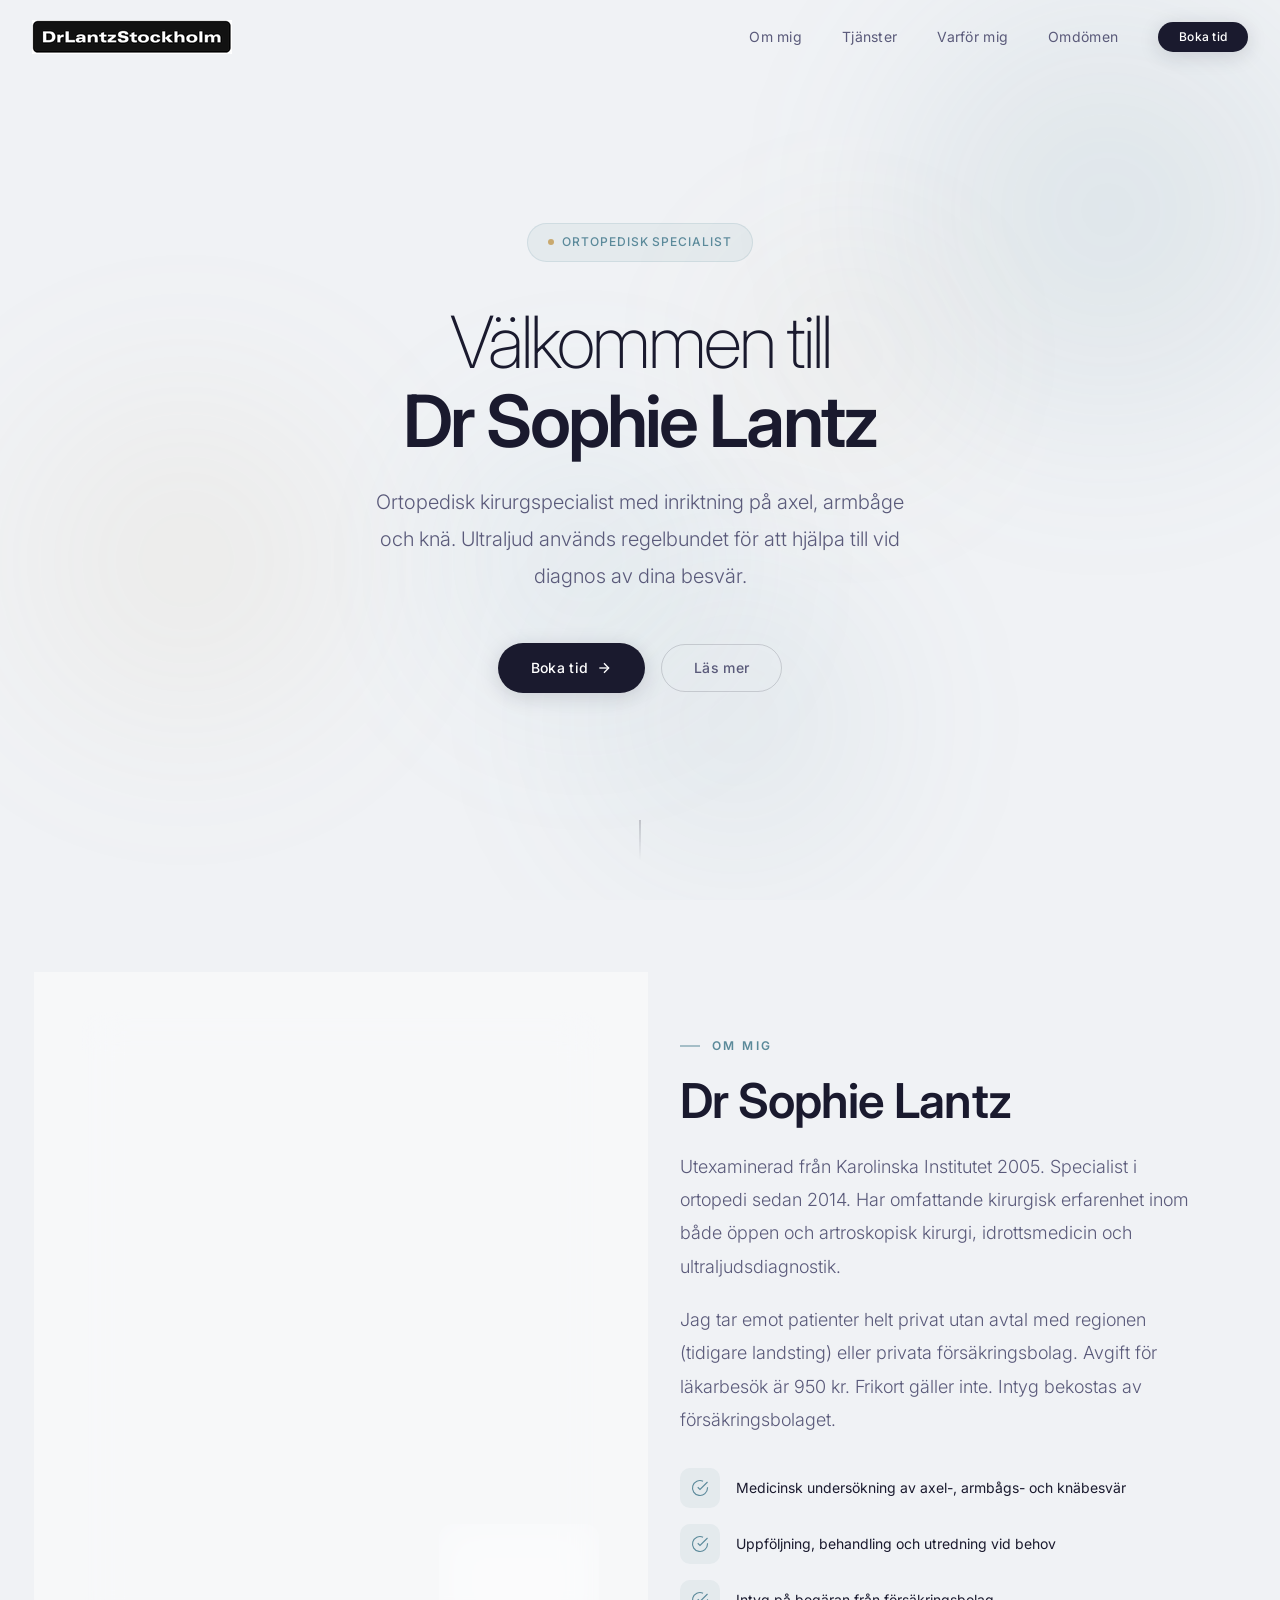
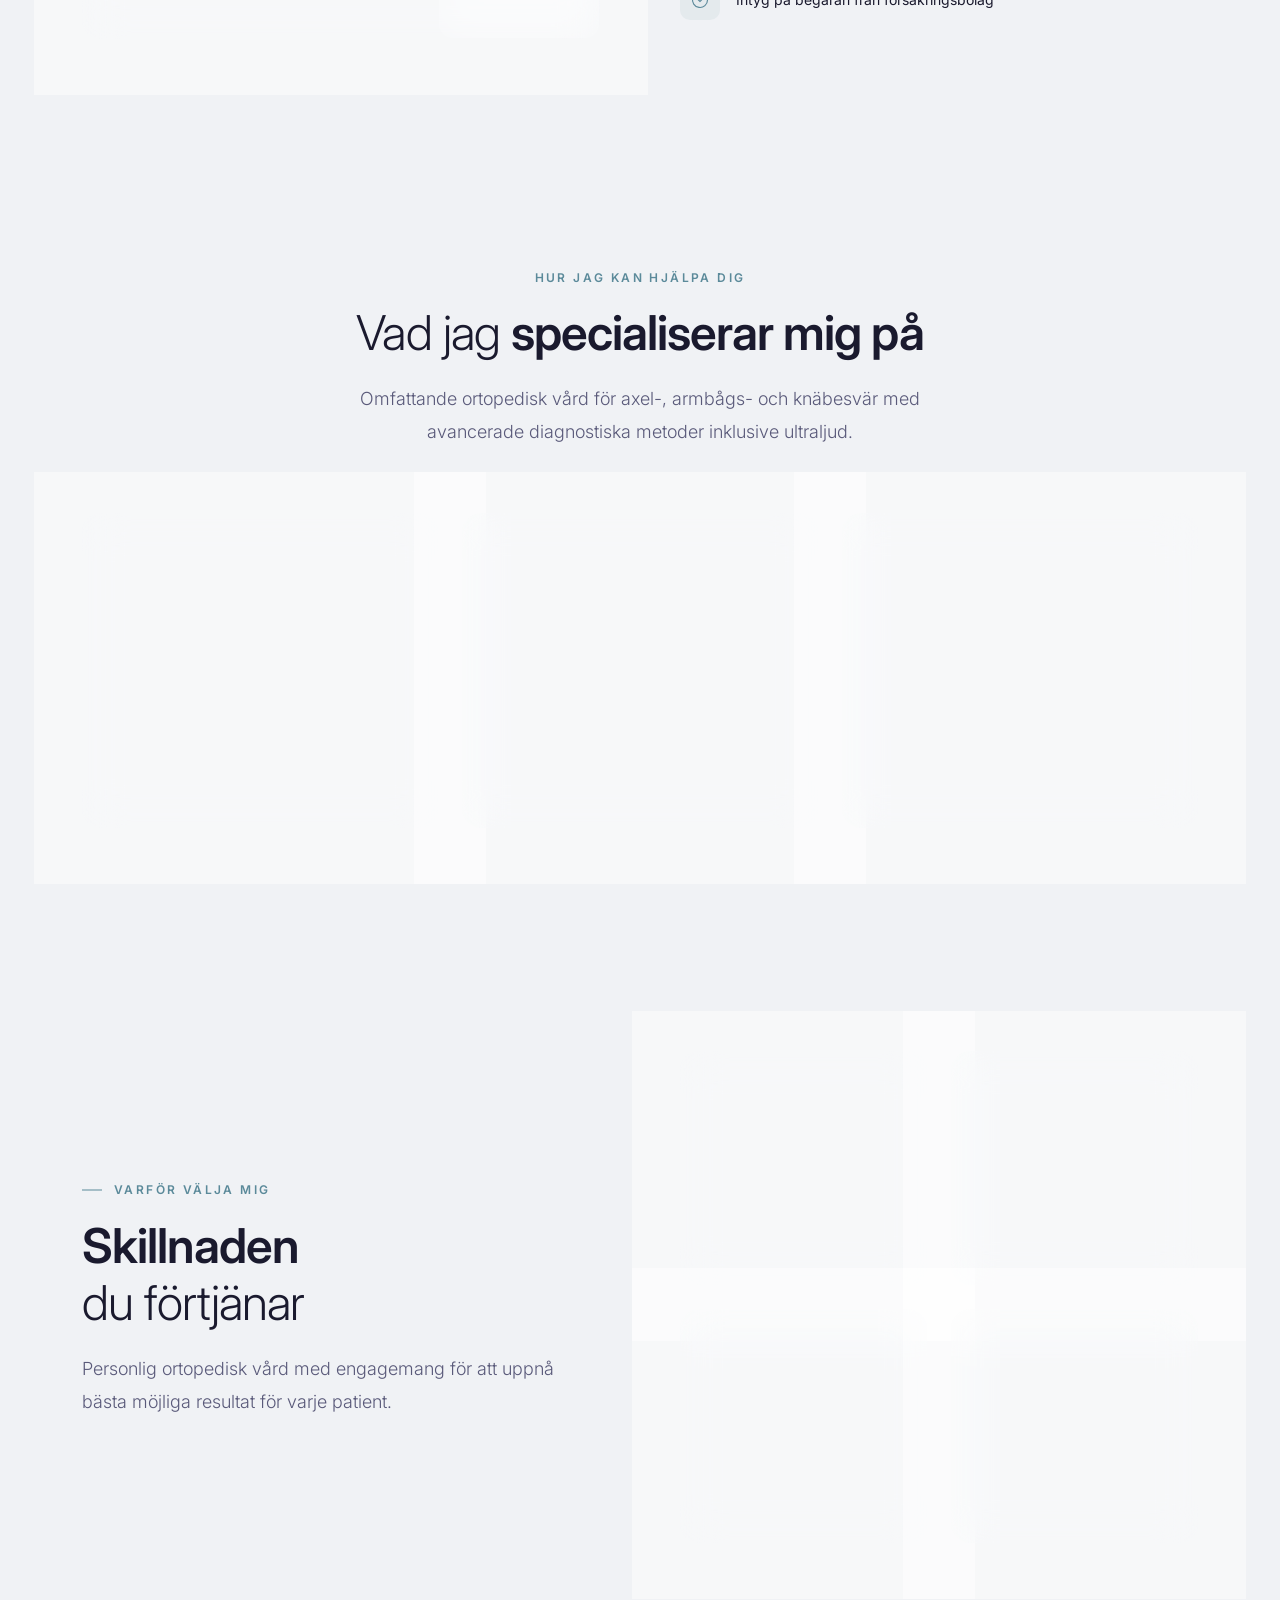
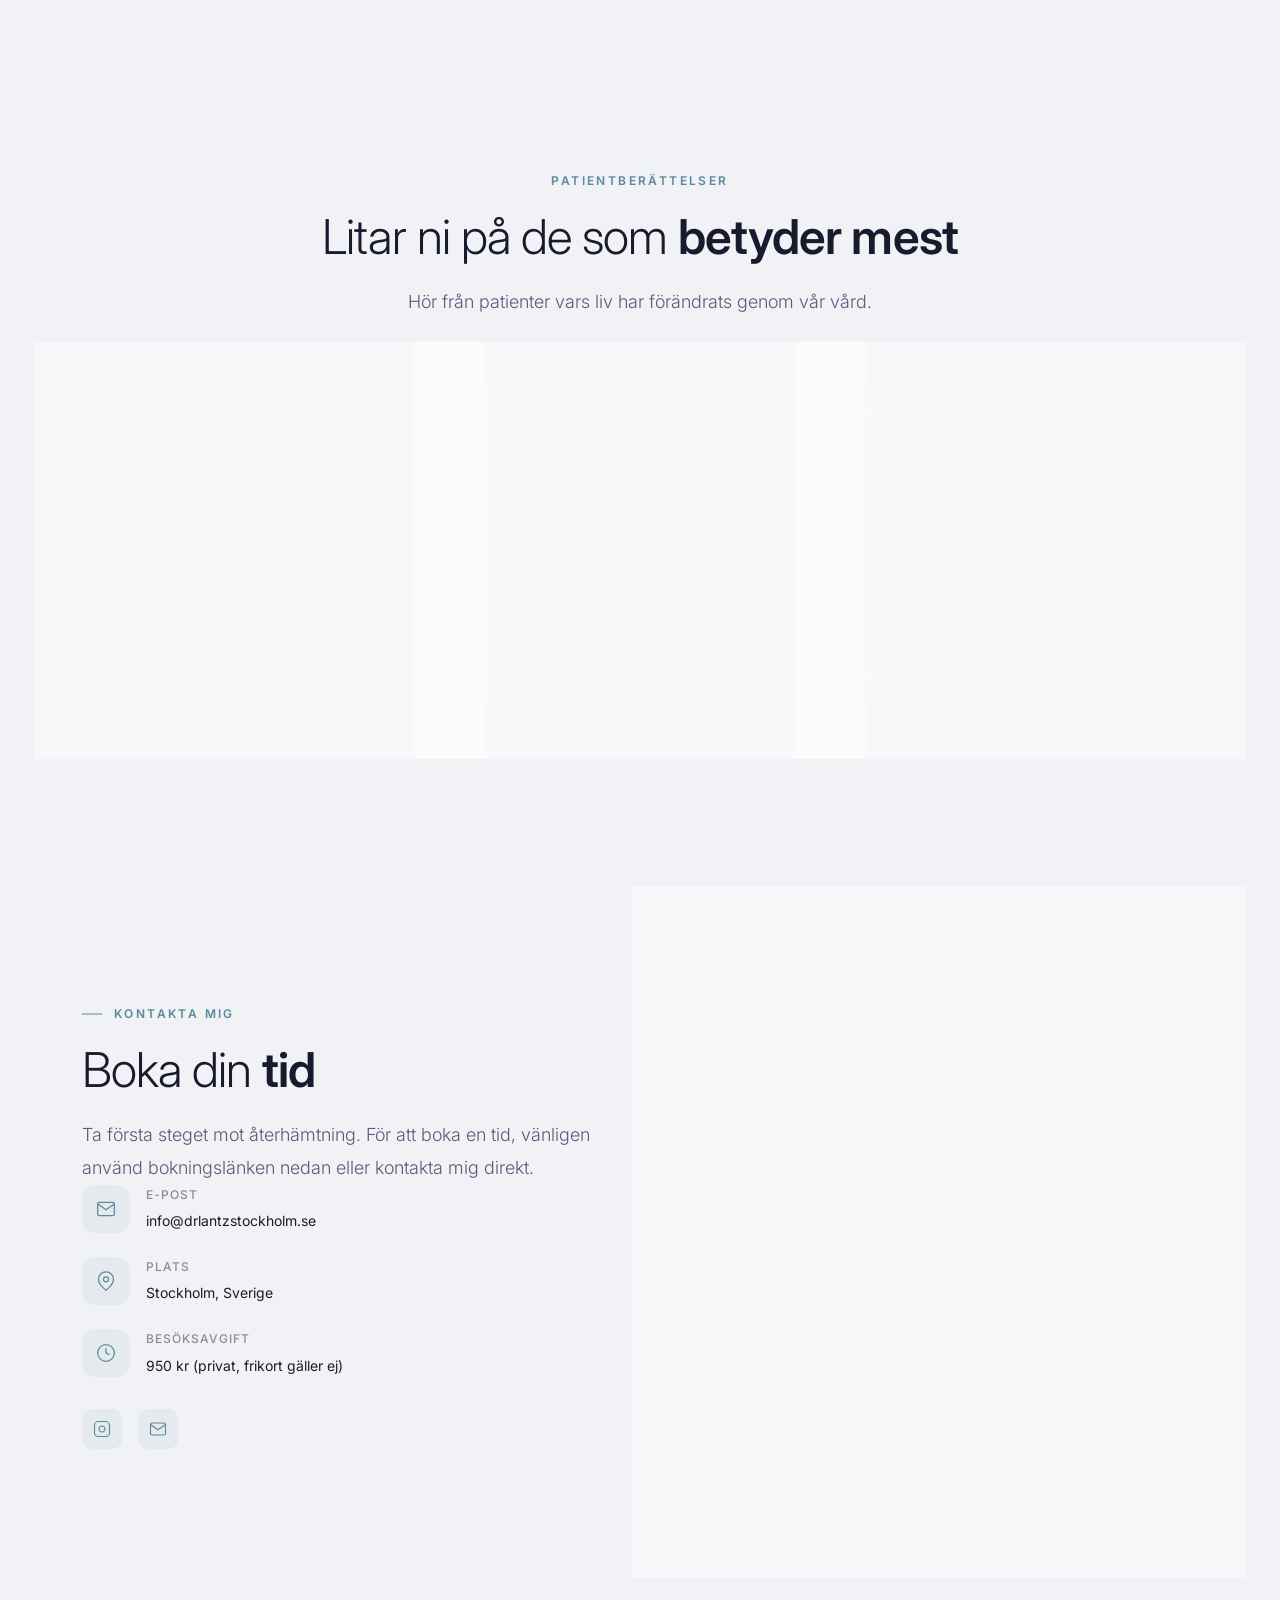
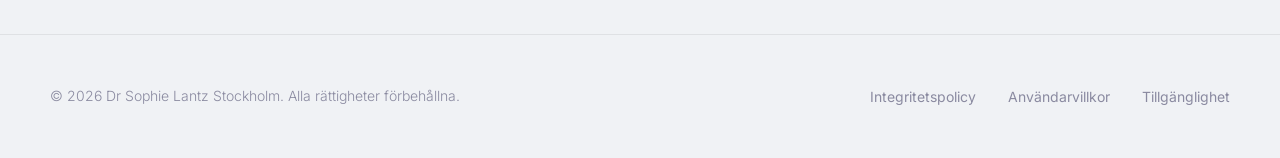
==== index.html @ 1be45cd3 "Add Klar Clinic design system Standalone tokens-first style.css, living style guide, and the clinic " ====
<!DOCTYPE html>
<html lang="sv">
<head>
  <meta charset="UTF-8">
  <meta name="viewport" content="width=device-width, initial-scale=1.0">
  <title>Dr Sophie Lantz Stockholm — Ortopedisk specialist</title>
  <link rel="stylesheet" href="/style.css">
</head>
<body>

  <!-- Ambient Background -->
  <div class="ambient" aria-hidden="true">
    <div class="ambient__shape ambient__shape--1"></div>
    <div class="ambient__shape ambient__shape--2"></div>
    <div class="ambient__shape ambient__shape--3"></div>
    <div class="ambient__shape ambient__shape--4"></div>
    <div class="ambient__shape ambient__shape--5"></div>
  </div>

  <!-- Navigation -->
  <nav class="site-header" id="elaraNav">
    <div class="site-header__inner">
      <a href="#" class="brand">
        <img src="images/logo-drlantzstockholm.png" alt="Dr Lantz Stockholm">
      </a>
      <ul class="nav">
        <li><a href="#about" class="nav-link">Om mig</a></li>
        <li><a href="#services" class="nav-link">Tjänster</a></li>
        <li><a href="#why" class="nav-link">Varför mig</a></li>
        <li><a href="#testimonials" class="nav-link">Omdömen</a></li>
        <li><a href="#contact" class="btn btn-primary btn-sm">Boka tid</a></li>
      </ul>
      <button class="nav-toggle" id="elaraMobileToggle" aria-label="Öppna meny">
        <span></span>
        <span></span>
        <span></span>
      </button>
    </div>
  </nav>

  <!-- Mobile Menu -->
  <div class="mobile-menu" id="elaraMobileMenu">
    <a href="#about" class="mobile-menu__link" data-mobile-link="">Om mig</a>
    <a href="#services" class="mobile-menu__link" data-mobile-link="">Tjänster</a>
    <a href="#why" class="mobile-menu__link" data-mobile-link="">Varför mig</a>
    <a href="#testimonials" class="mobile-menu__link" data-mobile-link="">Omdömen</a>
    <a href="#contact" class="mobile-menu__link" data-mobile-link="">Boka tid</a>
  </div>

  <!-- Hero -->
  <section class="hero" id="hero">
    <div class="hero__content">
      <div class="badge elara-fade-up">
        <span class="badge__dot"></span>
        Ortopedisk specialist
      </div>
      <h1 class="hero__title elara-fade-up elara-fade-up--d1">
        Välkommen till<br><strong>Dr Sophie Lantz</strong>
      </h1>
      <p class="hero__lead elara-fade-up elara-fade-up--d2">
        Ortopedisk kirurgspecialist med inriktning på axel, armbåge och knä.
        Ultraljud används regelbundet för att hjälpa till vid diagnos av dina besvär.
      </p>
      <div class="hero__actions elara-fade-up elara-fade-up--d3">
        <a href="#contact" class="btn btn-primary">
          Boka tid
          <svg class="btn__arrow" width="16" height="16" viewBox="0 0 24 24" fill="none" stroke="currentColor" stroke-width="2">
            <line x1="5" y1="12" x2="19" y2="12"></line>
            <polyline points="12 5 19 12 12 19"></polyline>
          </svg>
        </a>
        <a href="#services" class="btn btn-outline">Läs mer</a>
      </div>
    </div>
    <div class="hero__scroll" aria-hidden="true">
      <div class="hero__scroll-line"></div>
    </div>
  </section>

  <!-- About -->
  <section class="section" id="about">
    <div class="container">
      <div class="split">
        <div class="elara-fade-up">
          <div class="media-frame glass">
            <div class="media-frame__inner">
              <img class="media-frame__img" src="images/sophie-bergerheim_orig.jpg" alt="Dr Sophie Lantz - Ortopedisk specialist">
            </div>
            <div class="stat-float">
              <div class="stat-float__number">19+</div>
              <div class="stat-float__label">Års erfarenhet</div>
            </div>
          </div>
        </div>
        <div>
          <span class="eyebrow elara-fade-up">Om mig</span>
          <h2 class="section-title elara-fade-up elara-fade-up--d1">
            <strong>Dr Sophie Lantz</strong>
          </h2>
          <p class="prose elara-fade-up elara-fade-up--d2">
            Utexaminerad från Karolinska Institutet 2005. Specialist i ortopedi sedan 2014.
            Har omfattande kirurgisk erfarenhet inom både öppen och artroskopisk kirurgi,
            idrottsmedicin och ultraljudsdiagnostik.
          </p>
          <p class="prose elara-fade-up elara-fade-up--d3">
            Jag tar emot patienter helt privat utan avtal med regionen (tidigare landsting)
            eller privata försäkringsbolag. Avgift för läkarbesök är 950 kr.
            Frikort gäller inte. Intyg bekostas av försäkringsbolaget.
          </p>
          <ul class="check-list elara-fade-up elara-fade-up--d4">
            <li class="check-list__item">
              <span class="icon-box icon-box--sm">
                <svg viewBox="0 0 24 24">
                  <path d="M22 11.08V12a10 10 0 1 1-5.93-9.14"></path>
                  <polyline points="22 4 12 14.01 9 11.01"></polyline>
                </svg>
              </span>
              <span>Medicinsk undersökning av axel-, armbågs- och knäbesvär</span>
            </li>
            <li class="check-list__item">
              <span class="icon-box icon-box--sm">
                <svg viewBox="0 0 24 24">
                  <path d="M22 11.08V12a10 10 0 1 1-5.93-9.14"></path>
                  <polyline points="22 4 12 14.01 9 11.01"></polyline>
                </svg>
              </span>
              <span>Uppföljning, behandling och utredning vid behov</span>
            </li>
            <li class="check-list__item">
              <span class="icon-box icon-box--sm">
                <svg viewBox="0 0 24 24">
                  <path d="M22 11.08V12a10 10 0 1 1-5.93-9.14"></path>
                  <polyline points="22 4 12 14.01 9 11.01"></polyline>
                </svg>
              </span>
              <span>Intyg på begäran från försäkringsbolag</span>
            </li>
          </ul>
        </div>
      </div>
    </div>
  </section>

  <!-- Services -->
  <section class="section" id="services">
    <div class="container">
      <div class="section-head">
        <span class="eyebrow elara-fade-up">Hur jag kan hjälpa dig</span>
        <h2 class="section-title elara-fade-up elara-fade-up--d1">
          Vad jag <strong>specialiserar mig på</strong>
        </h2>
        <p class="section-subtitle elara-fade-up elara-fade-up--d2">
          Omfattande ortopedisk vård för axel-, armbågs- och knäbesvär
          med avancerade diagnostiska metoder inklusive ultraljud.
        </p>
      </div>
      <div class="grid-3">
        <!-- Shoulder -->
        <article class="card card--feature card--interactive elara-fade-up elara-fade-up--d1">
          <div class="icon-box">
            <svg viewBox="0 0 24 24">
              <circle cx="12" cy="5" r="3"></circle>
              <path d="M12 8v4"></path>
              <path d="M5 11c0-1 1.5-3 7-3s7 2 7 3"></path>
              <path d="M5 11v2c0 1 0 3 2 4"></path>
              <path d="M19 11v2c0 1 0 3-2 4"></path>
            </svg>
          </div>
          <h3 class="card__title">Axel</h3>
          <p class="card__body">
            Medicinsk undersökning av axelbesvär inklusive ultraljudsdiagnostik.
            Behandling, uppföljning och utredning vid behov.
          </p>
          <a href="#contact" class="card__link">
            Läs mer
            <svg viewBox="0 0 24 24">
              <line x1="5" y1="12" x2="19" y2="12"></line>
              <polyline points="12 5 19 12 12 19"></polyline>
            </svg>
          </a>
        </article>

        <!-- Elbow -->
        <article class="card card--feature card--interactive elara-fade-up elara-fade-up--d2">
          <div class="icon-box">
            <svg viewBox="0 0 24 24">
              <path d="M18 11V6a2 2 0 0 0-4 0"></path>
              <path d="M14 10V4a2 2 0 0 0-4 0v2"></path>
              <path d="M10 10.5V6a2 2 0 0 0-4 0v8"></path>
              <path d="M18 8a2 2 0 1 1 4 0v6a8 8 0 0 1-8 8h-2c-2.8 0-4.5-.9-5.7-2.4"></path>
              <path d="M6 14l-1.5-1.5a2 2 0 0 0-3 0 2 2 0 0 0 0 3L6 20"></path>
            </svg>
          </div>
          <h3 class="card__title">Armbåge</h3>
          <p class="card__body">
            Bedömning och behandling av armbågsbesvär. Både öppen och artroskopisk kirurgi
            för omfattande vård.
          </p>
          <a href="#contact" class="card__link">
            Läs mer
            <svg viewBox="0 0 24 24">
              <line x1="5" y1="12" x2="19" y2="12"></line>
              <polyline points="12 5 19 12 12 19"></polyline>
            </svg>
          </a>
        </article>

        <!-- Knee -->
        <article class="card card--feature card--interactive elara-fade-up elara-fade-up--d3">
          <div class="icon-box">
            <svg viewBox="0 0 24 24">
              <path d="M13 2L3 14h9l-1 8 10-12h-9l1-8z"></path>
            </svg>
          </div>
          <h3 class="card__title">Knä</h3>
          <p class="card__body">
            Diagnos och behandling av knäbesvär. Ultraljudsundersökning
            och expertis inom idrottsmedicin.
          </p>
          <a href="#contact" class="card__link">
            Läs mer
            <svg viewBox="0 0 24 24">
              <line x1="5" y1="12" x2="19" y2="12"></line>
              <polyline points="12 5 19 12 12 19"></polyline>
            </svg>
          </a>
        </article>
      </div>
    </div>
  </section>

  <!-- Why Choose Us -->
  <section class="section" id="why">
    <div class="container">
      <div class="split">
        <div>
          <span class="eyebrow elara-fade-up">Varför välja mig</span>
          <h2 class="section-title elara-fade-up elara-fade-up--d1">
            <strong>Skillnaden</strong><br>du förtjänar
          </h2>
          <p class="section-subtitle elara-fade-up elara-fade-up--d2">
            Personlig ortopedisk vård med engagemang för att uppnå bästa möjliga
            resultat för varje patient.
          </p>
        </div>
        <div class="grid-2">
          <article class="card card--number card--interactive elara-fade-up elara-fade-up--d1">
            <div class="card__number">01</div>
            <h3 class="card__title">Karolinska-utbildad</h3>
            <p class="card__body">
              Ut-examinerad från Sveriges mest prestigefyllda medicinska universitet med omfattande kirurgisk träning.
            </p>
          </article>
          <article class="card card--number card--interactive elara-fade-up elara-fade-up--d2">
            <div class="card__number">02</div>
            <h3 class="card__title">Ultraljudsdiagnostik</h3>
            <p class="card__body">
              Regelbundet användande av ultraljud för att exakt diagnosticera dina besvär och vägleda behandling.
            </p>
          </article>
          <article class="card card--number card--interactive elara-fade-up elara-fade-up--d3">
            <div class="card__number">03</div>
            <h3 class="card__title">Idrottsmedicin</h3>
            <p class="card__body">
              Specialiserad erfarenhet av idrottsskador och idrottsbesvär för alla åldrar.
            </p>
          </article>
          <article class="card card--number card--interactive elara-fade-up elara-fade-up--d4">
            <div class="card__number">04</div>
            <h3 class="card__title">Privat vård</h3>
            <p class="card__body">
              Inga väntetider, inga försäkringsbegränsningar. Direkt tillgång till specialistvård när du behöver det.
            </p>
          </article>
        </div>
      </div>
    </div>
  </section>

  <!-- Testimonials -->
  <section class="section" id="testimonials">
    <div class="container">
      <div class="section-head">
        <span class="eyebrow elara-fade-up">Patientberättelser</span>
        <h2 class="section-title elara-fade-up elara-fade-up--d1">
          Litar ni på de som <strong>betyder mest</strong>
        </h2>
        <p class="section-subtitle elara-fade-up elara-fade-up--d2">
          Hör från patienter vars liv har förändrats genom vår vård.
        </p>
      </div>
      <div class="grid-3">
        <article class="card card--interactive elara-fade-up elara-fade-up--d1">
          <div class="stars">
            <svg class="stars__star" viewBox="0 0 24 24"><polygon points="12 2 15.09 8.26 22 9.27 17 14.14 18.18 21.02 12 17.77 5.82 21.02 7 14.14 2 9.27 8.91 8.26 12 2"></polygon></svg>
            <svg class="stars__star" viewBox="0 0 24 24"><polygon points="12 2 15.09 8.26 22 9.27 17 14.14 18.18 21.02 12 17.77 5.82 21.02 7 14.14 2 9.27 8.91 8.26 12 2"></polygon></svg>
            <svg class="stars__star" viewBox="0 0 24 24"><polygon points="12 2 15.09 8.26 22 9.27 17 14.14 18.18 21.02 12 17.77 5.82 21.02 7 14.14 2 9.27 8.91 8.26 12 2"></polygon></svg>
            <svg class="stars__star" viewBox="0 0 24 24"><polygon points="12 2 15.09 8.26 22 9.27 17 14.14 18.18 21.02 12 17.77 5.82 21.02 7 14.14 2 9.27 8.91 8.26 12 2"></polygon></svg>
            <svg class="stars__star" viewBox="0 0 24 24"><polygon points="12 2 15.09 8.26 22 9.27 17 14.14 18.18 21.02 12 17.77 5.82 21.02 7 14.14 2 9.27 8.91 8.26 12 2"></polygon></svg>
          </div>
          <p class="testimonial__quote">
            "Efter år med axelbesvär fick Dr Lantz en tydlig diagnos och behandlingsplan.
            Vården var noggrann och personlig. Jag är tillbaka till mitt aktiva liv."
          </p>
          <div class="testimonial__author">
            <span class="avatar">AS</span>
            <div>
              <div class="testimonial__name">Anna Svensson</div>
              <div class="testimonial__role">Axelpatient</div>
            </div>
          </div>
        </article>

        <article class="card card--interactive elara-fade-up elara-fade-up--d2">
          <div class="stars">
            <svg class="stars__star" viewBox="0 0 24 24"><polygon points="12 2 15.09 8.26 22 9.27 17 14.14 18.18 21.02 12 17.77 5.82 21.02 7 14.14 2 9.27 8.91 8.26 12 2"></polygon></svg>
            <svg class="stars__star" viewBox="0 0 24 24"><polygon points="12 2 15.09 8.26 22 9.27 17 14.14 18.18 21.02 12 17.77 5.82 21.02 7 14.14 2 9.27 8.91 8.26 12 2"></polygon></svg>
            <svg class="stars__star" viewBox="0 0 24 24"><polygon points="12 2 15.09 8.26 22 9.27 17 14.14 18.18 21.02 12 17.77 5.82 21.02 7 14.14 2 9.27 8.91 8.26 12 2"></polygon></svg>
            <svg class="stars__star" viewBox="0 0 24 24"><polygon points="12 2 15.09 8.26 22 9.27 17 14.14 18.18 21.02 12 17.77 5.82 21.02 7 14.14 2 9.27 8.91 8.26 12 2"></polygon></svg>
            <svg class="stars__star" viewBox="0 0 24 24"><polygon points="12 2 15.09 8.26 22 9.27 17 14.14 18.18 21.02 12 17.77 5.82 21.02 7 14.14 2 9.27 8.91 8.26 12 2"></polygon></svg>
          </div>
          <p class="testimonial__quote">
            "Professionell och kunnig. Ultraljudsundersökningen gav omedelbara svar på mina knäproblem.
            Utmärkt uppföljningsvård och tydlig behandlingsplan."
          </p>
          <div class="testimonial__author">
            <span class="avatar">LM</span>
            <div>
              <div class="testimonial__name">Lars Magnusson</div>
              <div class="testimonial__role">Knäpatient</div>
            </div>
          </div>
        </article>

        <article class="card card--interactive elara-fade-up elara-fade-up--d3">
          <div class="stars">
            <svg class="stars__star" viewBox="0 0 24 24"><polygon points="12 2 15.09 8.26 22 9.27 17 14.14 18.18 21.02 12 17.77 5.82 21.02 7 14.14 2 9.27 8.91 8.26 12 2"></polygon></svg>
            <svg class="stars__star" viewBox="0 0 24 24"><polygon points="12 2 15.09 8.26 22 9.27 17 14.14 18.18 21.02 12 17.77 5.82 21.02 7 14.14 2 9.27 8.91 8.26 12 2"></polygon></svg>
            <svg class="stars__star" viewBox="0 0 24 24"><polygon points="12 2 15.09 8.26 22 9.27 17 14.14 18.18 21.02 12 17.77 5.82 21.02 7 14.14 2 9.27 8.91 8.26 12 2"></polygon></svg>
            <svg class="stars__star" viewBox="0 0 24 24"><polygon points="12 2 15.09 8.26 22 9.27 17 14.14 18.18 21.02 12 17.77 5.82 21.02 7 14.14 2 9.27 8.91 8.26 12 2"></polygon></svg>
            <svg class="stars__star" viewBox="0 0 24 24"><polygon points="12 2 15.09 8.26 22 9.27 17 14.14 18.18 21.02 12 17.77 5.82 21.02 7 14.14 2 9.27 8.91 8.26 12 2"></polygon></svg>
          </div>
          <p class="testimonial__quote">
            "Som idrottare behövde jag någon som förstod idrottsskador. Dr Lantz diagnosticerade
            mina armbågsbesvär snabbt och fick mig tillbaka till träningen tidigare än förväntat."
          </p>
          <div class="testimonial__author">
            <span class="avatar">EJ</span>
            <div>
              <div class="testimonial__name">Erik Johansson</div>
              <div class="testimonial__role">Idrottsskadepatient</div>
            </div>
          </div>
        </article>
      </div>
    </div>
  </section>

  <!-- Contact -->
  <section class="section" id="contact">
    <div class="container">
      <div class="split">
        <div>
          <span class="eyebrow elara-fade-up">Kontakta mig</span>
          <h2 class="section-title elara-fade-up elara-fade-up--d1">
            Boka din <strong>tid</strong>
          </h2>
          <p class="prose elara-fade-up elara-fade-up--d2">
            Ta första steget mot återhämtning. För att boka en tid,
            vänligen använd bokningslänken nedan eller kontakta mig direkt.
          </p>
          <div class="contact-list elara-fade-up elara-fade-up--d3">
            <div class="contact-method">
              <span class="icon-box icon-box--md">
                <svg viewBox="0 0 24 24">
                  <path d="M4 4h16c1.1 0 2 .9 2 2v12c0 1.1-.9 2-2 2H4c-1.1 0-2-.9-2-2V6c0-1.1.9-2 2-2z"></path>
                  <polyline points="22,6 12,13 2,6"></polyline>
                </svg>
              </span>
              <div>
                <div class="contact-method__label">E-post</div>
                <div class="contact-method__value">
                  <a href="mailto:info@drlantzstockholm.se">info@drlantzstockholm.se</a>
                </div>
              </div>
            </div>
            <div class="contact-method">
              <span class="icon-box icon-box--md">
                <svg viewBox="0 0 24 24">
                  <path d="M21 10c0 7-9 13-9 13s-9-6-9-13a9 9 0 0 1 18 0z"></path>
                  <circle cx="12" cy="10" r="3"></circle>
                </svg>
              </span>
              <div>
                <div class="contact-method__label">Plats</div>
                <div class="contact-method__value">
                  Stockholm, Sverige
                </div>
              </div>
            </div>
            <div class="contact-method">
              <span class="icon-box icon-box--md">
                <svg viewBox="0 0 24 24">
                  <circle cx="12" cy="12" r="10"></circle>
                  <polyline points="12 6 12 12 16 14"></polyline>
                </svg>
              </span>
              <div>
                <div class="contact-method__label">Besöksavgift</div>
                <div class="contact-method__value">
                  950 kr (privat, frikort gäller ej)
                </div>
              </div>
            </div>
          </div>
          <ul class="social-list elara-fade-up elara-fade-up--d4">
            <li>
              <a href="https://www.instagram.com/lantz_ortopedi/" target="_blank" class="social-link" title="Följ på Instagram">
                <svg viewBox="0 0 24 24">
                  <rect x="2" y="2" width="20" height="20" rx="5" ry="5"></rect>
                  <path d="M16 11.37A4 4 0 1 1 12.63 8 4 4 0 0 1 16 11.37z"></path>
                  <line x1="17.5" y1="6.5" x2="17.51" y2="6.5"></line>
                </svg>
              </a>
            </li>
            <li>
              <a href="mailto:info@drlantzstockholm.se" class="social-link" title="Skicka e-post">
                <svg viewBox="0 0 24 24">
                  <path d="M4 4h16c1.1 0 2 .9 2 2v12c0 1.1-.9 2-2 2H4c-1.1 0-2-.9-2-2V6c0-1.1.9-2 2-2z"></path>
                  <polyline points="22,6 12,13 2,6"></polyline>
                </svg>
              </a>
            </li>
          </ul>
        </div>
        <div class="card card--lg elara-fade-up elara-fade-up--d2">
          <form class="flex flex-col gap-5" id="elaraContactForm">
            <div class="field-row">
              <div class="field">
                <label class="label" for="elaraFirstName">Förnamn</label>
                <input class="input" type="text" id="elaraFirstName" placeholder="Anna" required="">
              </div>
              <div class="field">
                <label class="label" for="elaraLastName">Efternamn</label>
                <input class="input" type="text" id="elaraLastName" placeholder="Svensson" required="">
              </div>
            </div>
            <div class="field-row">
              <div class="field">
                <label class="label" for="elaraEmail">E-post</label>
                <input class="input" type="email" id="elaraEmail" placeholder="anna@example.com" required="">
              </div>
              <div class="field">
                <label class="label" for="elaraPhone">Telefon</label>
                <input class="input" type="tel" id="elaraPhone" placeholder="+46 70 123 4567">
              </div>
            </div>
            <div class="field">
              <label class="label" for="elaraService">Besvärsområde</label>
              <select class="select" id="elaraService">
                <option value="" disabled="" selected="">Välj specialitet</option>
                <option value="shoulder">Axel</option>
                <option value="elbow">Armbåge</option>
                <option value="knee">Knä</option>
                <option value="other">Annat</option>
              </select>
            </div>
            <div class="field">
              <label class="label" for="elaraMessage">Meddelande</label>
              <textarea class="textarea" id="elaraMessage" placeholder="Berätta kort om dina besvär eller hur vi kan hjälpa..."></textarea>
            </div>
            <button type="submit" class="btn btn-primary btn-block elara-contact__submit">
              Begär tid
              <svg class="btn__arrow" width="16" height="16" viewBox="0 0 24 24" fill="none" stroke="currentColor" stroke-width="2">
                <line x1="5" y1="12" x2="19" y2="12"></line>
                <polyline points="12 5 19 12 12 19"></polyline>
              </svg>
            </button>
          </form>
        </div>
      </div>
    </div>
  </section>

  <!-- Footer -->
  <footer class="site-footer">
    <div class="site-footer__inner">
      <p class="site-footer__copy">© 2026 Dr Sophie Lantz Stockholm. Alla rättigheter förbehållna.</p>
      <ul class="footer-links">
        <li><a href="#" class="footer-link">Integritetspolicy</a></li>
        <li><a href="#" class="footer-link">Användarvillkor</a></li>
        <li><a href="#" class="footer-link">Tillgänglighet</a></li>
      </ul>
    </div>
  </footer>

  <script>
    (function() {
      'use strict';

      // ====== Navigation scroll effect ======
      const nav = document.getElementById('elaraNav');
      let lastScroll = 0;

      function handleNavScroll() {
        const currentScroll = window.pageYOffset;
        if (currentScroll > 50) {
          nav.classList.add('elara-nav--scrolled');
        } else {
          nav.classList.remove('elara-nav--scrolled');
        }
        lastScroll = currentScroll;
      }

      window.addEventListener('scroll', handleNavScroll, {
        passive: true
      });

      // ====== Mobile menu toggle ======
      const mobileToggle = document.getElementById('elaraMobileToggle');
      const mobileMenu = document.getElementById('elaraMobileMenu');
      const mobileLinks = document.querySelectorAll('[data-mobile-link]');

      function toggleMobileMenu() {
        const isOpen = mobileMenu.classList.contains('elara-mobile-menu--open');
        mobileMenu.classList.toggle('elara-mobile-menu--open');
        mobileToggle.classList.toggle('elara-nav__mobile-toggle--active');
        document.body.style.overflow = isOpen ? '' : 'hidden';
      }

      function closeMobileMenu() {
        mobileMenu.classList.remove('elara-mobile-menu--open');
        mobileToggle.classList.remove('elara-nav__mobile-toggle--active');
        document.body.style.overflow = '';
      }

      mobileToggle.addEventListener('click', toggleMobileMenu);
      mobileLinks.forEach(function(link) {
        link.addEventListener('click', function() {
          closeMobileMenu();
        });
      });

      // ====== Scroll reveal animations ======
      const fadeElements = document.querySelectorAll('.elara-fade-up');

      function revealOnScroll() {
        const windowHeight = window.innerHeight;
        const triggerPoint = windowHeight * 0.88;

        fadeElements.forEach(function(el) {
          const elementTop = el.getBoundingClientRect().top;
          if (elementTop < triggerPoint) {
            el.classList.add('elara-fade-up--visible');
          }
        });
      }

      // Initial check
      revealOnScroll();
      window.addEventListener('scroll', revealOnScroll, {
        passive: true
      });

      // ====== Contact form ======
      const contactForm = document.getElementById('elaraContactForm');

      contactForm.addEventListener('submit', function(e) {
        e.preventDefault();

        const submitBtn = contactForm.querySelector('.elara-contact__submit');
        const originalText = submitBtn.innerHTML;

        submitBtn.innerHTML = `
                  <svg width="18" height="18" viewBox="0 0 24 24" fill="none" stroke="currentColor" stroke-width="2">
                      <path d="M22 11.08V12a10 10 0 1 1-5.93-9.14"></path>
                      <polyline points="22 4 12 14.01 9 11.01"></polyline>
                  </svg>
                  Tack — vi hör av oss
              `;
        submitBtn.style.background = 'var(--color-accent)';
        submitBtn.disabled = true;

        setTimeout(function() {
          submitBtn.innerHTML = originalText;
          submitBtn.style.background = '';
          submitBtn.disabled = false;
          contactForm.reset();
        }, 4000);
      });

      // ====== Smooth anchor scrolling (fallback for older browsers) ======
      document.querySelectorAll('a[href^="#"]').forEach(function(anchor) {
        anchor.addEventListener('click', function(e) {
          const target = document.querySelector(this.getAttribute('href'));
          if (target) {
            e.preventDefault();
            const navHeight = nav.offsetHeight;
            const targetPosition = target.getBoundingClientRect().top + window.pageYOffset - navHeight;
            window.scrollTo({
              top: targetPosition,
              behavior: 'smooth'
            });
          }
        });
      });
    })();
  </script>


</body>
</html>
---- style.css ----
/* ==========================================================================
   Klar Clinic Design System — style.css
   Single source of truth. Standalone. No dependencies except the Inter webfont.
   A calm, glassmorphic medical brand: soft gray-blue canvas, frosted glass
   surfaces, teal + warm-gold accents, light Inter typography.

   Table of contents
     1. Design tokens (:root)
     2. Reset & base
     3. Layout primitives
     4. Decorative ambient background
     5. Components
     6. Motion & JavaScript interaction hooks
     7. Utility classes
     8. Responsive breakpoints
     9. Dark theme
   ========================================================================== */

@import url("https://fonts.googleapis.com/css2?family=Inter:wght@200;300;400;500;600;700&display=swap");

/* ==========================================================================
   1. DESIGN TOKENS
   ========================================================================== */
:root {
  /* --- Raw palette ---------------------------------------------------- */
  --color-white: #ffffff;
  --color-black: #0e0e1a;

  --color-gray-50: #f7f8fa;
  --color-gray-100: #f0f2f5;
  --color-gray-200: #e3e6ec;
  --color-gray-300: #ccd1dc;
  --color-gray-400: #a3a9bb;
  --color-gray-500: #8a8aa0;
  --color-gray-600: #5a5a7a;
  --color-gray-700: #3c3c56;
  --color-gray-800: #26263c;
  --color-gray-900: #1a1a2e;

  --color-teal-300: #7ab0c0;
  --color-teal-400: #6a9fb0;
  --color-teal-500: #5b8a9a;
  --color-teal-600: #4c7585;
  --color-teal-700: #3d5e6c;

  --color-gold-300: #d8bd8a;
  --color-gold-400: #c9a96e;
  --color-gold-500: #b8975a;

  --color-red-500: #c0563f;

  /* Translucent glass primitives */
  --glass-bg: rgba(255, 255, 255, 0.45);
  --glass-border: rgba(255, 255, 255, 0.6);
  --glass-shadow: rgba(31, 38, 135, 0.08);
  --glass-blur: 20px;

  /* --- Semantic tokens ------------------------------------------------ */
  --background: var(--color-gray-100);
  --foreground: var(--color-gray-900);

  --card: var(--glass-bg);
  --card-foreground: var(--color-gray-900);
  --card-solid: rgba(255, 255, 255, 0.7);

  --primary: var(--color-gray-900);
  --primary-foreground: var(--color-white);

  --secondary: var(--color-teal-500);
  --secondary-foreground: var(--color-white);

  --accent: var(--color-teal-500);
  --accent-hover: var(--color-teal-600);
  --accent-foreground: var(--color-white);
  --accent-gold: var(--color-gold-400);
  --accent-soft: rgba(91, 138, 154, 0.08);
  --accent-soft-strong: rgba(91, 138, 154, 0.15);

  --muted: var(--color-gray-200);
  --muted-foreground: var(--color-gray-600);
  --subtle-foreground: var(--color-gray-500);

  --destructive: var(--color-red-500);
  --destructive-foreground: var(--color-white);

  --border: rgba(26, 26, 46, 0.08);
  --border-strong: rgba(26, 26, 46, 0.16);
  --input: rgba(255, 255, 255, 0.6);
  --input-focus: rgba(255, 255, 255, 0.85);
  --ring: rgba(91, 138, 154, 0.35);

  /* Compatibility alias: the page's frozen inline script writes
     `background: var(--color-accent)` on the contact submit button. */
  --color-accent: var(--accent);

  /* --- Typography ----------------------------------------------------- */
  --font-sans: "Inter", -apple-system, BlinkMacSystemFont, "Segoe UI", Roboto, sans-serif;

  --text-xs: 0.75rem;
  --text-sm: 0.875rem;
  --text-base: 1rem;
  --text-lg: 1.125rem;
  --text-xl: 1.25rem;
  --text-2xl: 1.5rem;
  --text-3xl: 1.875rem;
  --text-4xl: 2.25rem;
  --text-5xl: 3rem;
  --text-hero: clamp(2.5rem, 6vw, 4.5rem);
  --text-display: clamp(2rem, 4vw, 3rem);

  --font-thin: 200;
  --font-light: 300;
  --font-regular: 400;
  --font-medium: 500;
  --font-semibold: 600;
  --font-bold: 700;

  --leading-tight: 1.1;
  --leading-snug: 1.2;
  --leading-normal: 1.5;
  --leading-relaxed: 1.7;
  --leading-loose: 1.85;

  --tracking-tighter: -0.04em;
  --tracking-tight: -0.02em;
  --tracking-normal: 0;
  --tracking-wide: 0.02em;
  --tracking-wider: 0.08em;
  --tracking-widest: 0.2em;

  /* --- Spacing (4px base scale) -------------------------------------- */
  --space-0: 0;
  --space-1: 0.25rem;
  --space-2: 0.5rem;
  --space-3: 0.75rem;
  --space-4: 1rem;
  --space-5: 1.25rem;
  --space-6: 1.5rem;
  --space-8: 2rem;
  --space-10: 2.5rem;
  --space-12: 3rem;
  --space-16: 4rem;
  --space-20: 5rem;
  --space-24: 6rem;
  --space-28: 7rem;

  /* --- Layout --------------------------------------------------------- */
  --content-width: 1180px;
  --content-width-wide: 1280px;
  --content-width-narrow: 800px;
  --header-height: 72px;

  /* --- Radii ---------------------------------------------------------- */
  --radius-sm: 10px;
  --radius-md: 14px;
  --radius-lg: 20px;
  --radius-xl: 24px;
  --radius-full: 100px;

  /* --- Shadows / elevation ------------------------------------------- */
  --shadow-sm: 0 4px 30px rgba(0, 0, 0, 0.04);
  --shadow-md: 0 8px 32px rgba(31, 38, 135, 0.08);
  --shadow-lg: 0 20px 60px rgba(31, 38, 135, 0.1);
  --shadow-accent: 0 12px 35px rgba(91, 138, 154, 0.35);

  /* --- Motion --------------------------------------------------------- */
  --transition-fast: all 0.25s ease;
  --transition-smooth: all 0.4s cubic-bezier(0.25, 0.46, 0.45, 0.94);
  --ease-smooth: cubic-bezier(0.25, 0.46, 0.45, 0.94);
}

/* ==========================================================================
   2. RESET & BASE
   ========================================================================== */
*,
*::before,
*::after {
  margin: 0;
  padding: 0;
  box-sizing: border-box;
}

html {
  font-size: 16px;
  scroll-behavior: smooth;
  -webkit-text-size-adjust: 100%;
}

body {
  font-family: var(--font-sans);
  font-weight: var(--font-regular);
  line-height: var(--leading-relaxed);
  color: var(--foreground);
  background: var(--background);
  overflow-x: hidden;
  -webkit-font-smoothing: antialiased;
  -moz-osx-font-smoothing: grayscale;
  transition: background 0.4s ease, color 0.4s ease;
}

h1, h2, h3, h4, h5, h6 {
  line-height: var(--leading-snug);
  letter-spacing: var(--tracking-tight);
  font-weight: var(--font-semibold);
  color: var(--foreground);
}

h1 { font-size: var(--text-4xl); }
h2 { font-size: var(--text-3xl); }
h3 { font-size: var(--text-2xl); }
h4 { font-size: var(--text-xl); }
h5 { font-size: var(--text-lg); }
h6 { font-size: var(--text-base); }

p { color: var(--muted-foreground); }

a {
  color: var(--accent);
  text-decoration: none;
  transition: var(--transition-fast);
}
a:hover { color: var(--accent-hover); }

img,
svg,
video {
  display: block;
  max-width: 100%;
}

button,
input,
select,
textarea {
  font: inherit;
  color: inherit;
}

:focus-visible {
  outline: 2px solid var(--accent);
  outline-offset: 2px;
}

::selection {
  background: var(--accent-soft-strong);
  color: var(--foreground);
}

/* ==========================================================================
   3. LAYOUT PRIMITIVES
   ========================================================================== */
.container {
  width: 100%;
  max-width: var(--content-width);
  margin-inline: auto;
  padding-inline: var(--space-8);
}
.container--wide { max-width: var(--content-width-wide); }
.container--narrow { max-width: var(--content-width-narrow); }

.section {
  position: relative;
  z-index: 1;
  padding-block: var(--space-28);
}
.section--tight { padding-block: var(--space-20); }

.section-head {
  text-align: center;
  max-width: 640px;
  margin-inline: auto;
  margin-bottom: var(--space-16);
}

/* Eyebrow / section label with leading rule */
.eyebrow {
  display: inline-block;
  position: relative;
  padding-left: var(--space-8);
  font-size: var(--text-xs);
  font-weight: var(--font-semibold);
  text-transform: uppercase;
  letter-spacing: var(--tracking-widest);
  color: var(--accent);
  margin-bottom: var(--space-4);
}
.eyebrow::before {
  content: "";
  position: absolute;
  left: 0;
  top: 50%;
  transform: translateY(-50%);
  width: 1.25rem;
  height: 1px;
  background: var(--accent);
}
.section-head .eyebrow::before { display: none; }
.section-head .eyebrow { padding-left: 0; }

.section-title {
  font-size: var(--text-display);
  font-weight: var(--font-light);
  line-height: var(--leading-snug);
  letter-spacing: var(--tracking-tight);
  color: var(--foreground);
  margin-bottom: var(--space-5);
}
.section-title strong { font-weight: var(--font-semibold); }
.section-title em {
  font-style: normal;
  color: var(--accent);
}

.section-subtitle {
  font-size: var(--text-lg);
  font-weight: var(--font-light);
  line-height: var(--leading-loose);
  color: var(--muted-foreground);
  max-width: 560px;
}
.section-head .section-subtitle { margin-inline: auto; }

/* Generic split / two-column layout */
.split {
  display: grid;
  grid-template-columns: 1fr 1fr;
  gap: var(--space-20);
  align-items: center;
}

/* Responsive auto grids */
.grid { display: grid; }
.grid-2 { display: grid; grid-template-columns: repeat(2, 1fr); gap: var(--space-6); }
.grid-3 { display: grid; grid-template-columns: repeat(3, 1fr); gap: var(--space-6); }

/* ==========================================================================
   4. DECORATIVE AMBIENT BACKGROUND
   ========================================================================== */
.ambient {
  position: fixed;
  inset: 0;
  z-index: 0;
  overflow: hidden;
  pointer-events: none;
}
.ambient__shape {
  position: absolute;
  border-radius: var(--radius-full);
  filter: blur(80px);
  opacity: 0.5;
  animation: ambient-float 24s ease-in-out infinite;
}
.ambient__shape--1 {
  width: 600px; height: 600px; top: -10%; right: -10%;
  background: radial-gradient(circle, rgba(91, 138, 154, 0.3), transparent 70%);
  animation-duration: 25s;
}
.ambient__shape--2 {
  width: 500px; height: 500px; bottom: 10%; left: -5%;
  background: radial-gradient(circle, rgba(201, 169, 110, 0.2), transparent 70%);
  animation-delay: -5s; animation-duration: 22s;
}
.ambient__shape--3 {
  width: 400px; height: 400px; top: 40%; left: 30%;
  background: radial-gradient(circle, rgba(122, 176, 192, 0.25), transparent 70%);
  animation-delay: -10s; animation-duration: 28s;
}
.ambient__shape--4 {
  width: 350px; height: 350px; top: 20%; right: 20%;
  background: radial-gradient(circle, rgba(201, 169, 110, 0.15), transparent 70%);
  animation-delay: -7s; animation-duration: 30s;
}
.ambient__shape--5 {
  width: 450px; height: 450px; bottom: -5%; right: 25%;
  background: radial-gradient(circle, rgba(91, 138, 154, 0.2), transparent 70%);
  animation-delay: -12s; animation-duration: 26s;
}
@keyframes ambient-float {
  0%, 100% { transform: translate(0, 0) scale(1); }
  25% { transform: translate(30px, -40px) scale(1.05); }
  50% { transform: translate(-20px, 20px) scale(0.95); }
  75% { transform: translate(15px, 35px) scale(1.02); }
}

/* ==========================================================================
   5. COMPONENTS
   ========================================================================== */

/* --- Glass surface mixin (utility-style helper) ----------------------- */
.glass {
  background: var(--glass-bg);
  -webkit-backdrop-filter: blur(var(--glass-blur));
  backdrop-filter: blur(var(--glass-blur));
  border: 1px solid var(--glass-border);
  box-shadow: var(--shadow-md);
}

/* --- Buttons ---------------------------------------------------------- */
.btn {
  display: inline-flex;
  align-items: center;
  justify-content: center;
  gap: var(--space-2);
  font-family: var(--font-sans);
  font-size: var(--text-sm);
  font-weight: var(--font-medium);
  letter-spacing: var(--tracking-wide);
  line-height: 1;
  padding: var(--space-4) var(--space-8);
  border: 1px solid transparent;
  border-radius: var(--radius-full);
  cursor: pointer;
  text-decoration: none;
  transition: var(--transition-smooth);
  white-space: nowrap;
}

.btn-primary {
  background: var(--primary);
  color: var(--primary-foreground);
  box-shadow: 0 4px 20px rgba(26, 26, 46, 0.15);
}
.btn-primary:hover {
  background: var(--accent);
  color: var(--accent-foreground);
  transform: translateY(-2px);
  box-shadow: var(--shadow-accent);
}

.btn-accent {
  background: var(--accent);
  color: var(--accent-foreground);
  box-shadow: 0 4px 20px rgba(91, 138, 154, 0.25);
}
.btn-accent:hover {
  background: var(--accent-hover);
  color: var(--accent-foreground);
  transform: translateY(-2px);
  box-shadow: var(--shadow-accent);
}

.btn-outline {
  background: transparent;
  color: var(--muted-foreground);
  border-color: var(--border-strong);
}
.btn-outline:hover {
  color: var(--foreground);
  border-color: var(--foreground);
  transform: translateY(-2px);
}

.btn-ghost {
  background: transparent;
  color: var(--accent);
  padding-inline: var(--space-4);
}
.btn-ghost:hover {
  background: var(--accent-soft);
  color: var(--accent-hover);
}

/* Sizes */
.btn-sm { padding: var(--space-2) var(--space-5); font-size: var(--text-xs); }
.btn-lg { padding: var(--space-5) var(--space-10); font-size: var(--text-base); }
.btn-block { width: 100%; }

/* Arrow icon nudge */
.btn__arrow { transition: transform 0.3s ease; }
.btn:hover .btn__arrow { transform: translateX(3px); }

/* --- Badge / pill ----------------------------------------------------- */
.badge {
  display: inline-flex;
  align-items: center;
  gap: var(--space-2);
  padding: var(--space-2) var(--space-5);
  border-radius: var(--radius-full);
  background: var(--accent-soft);
  border: 1px solid var(--accent-soft-strong);
  color: var(--accent);
  font-size: var(--text-xs);
  font-weight: var(--font-medium);
  letter-spacing: var(--tracking-wider);
  text-transform: uppercase;
}
.badge__dot {
  width: 6px;
  height: 6px;
  border-radius: var(--radius-full);
  background: var(--accent-gold);
  animation: badge-pulse 2s ease-in-out infinite;
}
@keyframes badge-pulse {
  0%, 100% { opacity: 1; transform: scale(1); }
  50% { opacity: 0.5; transform: scale(1.3); }
}

/* --- Tag -------------------------------------------------------------- */
.tag {
  display: inline-flex;
  align-items: center;
  padding: var(--space-1) var(--space-3);
  border-radius: var(--radius-sm);
  background: var(--accent-soft);
  color: var(--accent);
  font-size: var(--text-xs);
  font-weight: var(--font-semibold);
  letter-spacing: var(--tracking-wide);
}
.tag--gold { background: rgba(201, 169, 110, 0.12); color: var(--accent-gold); }
.tag--neutral { background: var(--muted); color: var(--muted-foreground); }

/* --- Icon box --------------------------------------------------------- */
.icon-box {
  display: inline-flex;
  align-items: center;
  justify-content: center;
  width: 56px;
  height: 56px;
  border-radius: var(--radius-md);
  background: var(--accent-soft);
  flex-shrink: 0;
  transition: var(--transition-smooth);
}
.icon-box svg {
  width: 26px;
  height: 26px;
  stroke: var(--accent);
  fill: none;
  stroke-width: 1.5;
}
.icon-box--sm { width: 40px; height: 40px; border-radius: var(--radius-sm); }
.icon-box--sm svg { width: 18px; height: 18px; }
.icon-box--md { width: 48px; height: 48px; }
.icon-box--md svg { width: 20px; height: 20px; }

/* --- Card ------------------------------------------------------------- */
.card {
  position: relative;
  background: var(--card);
  -webkit-backdrop-filter: blur(var(--glass-blur));
  backdrop-filter: blur(var(--glass-blur));
  border: 1px solid var(--glass-border);
  border-radius: var(--radius-lg);
  box-shadow: var(--shadow-md);
  padding: var(--space-8);
  color: var(--card-foreground);
}
.card__header { margin-bottom: var(--space-4); }
.card__title {
  font-size: var(--text-xl);
  font-weight: var(--font-semibold);
  letter-spacing: var(--tracking-tight);
  color: var(--foreground);
  margin-bottom: var(--space-3);
}
.card__body {
  font-size: var(--text-sm);
  font-weight: var(--font-light);
  line-height: var(--leading-relaxed);
  color: var(--subtle-foreground);
}
.card__footer { margin-top: var(--space-5); }

/* Interactive lift on hover */
.card--interactive { cursor: default; }
.card--interactive:hover {
  transform: translateY(-6px);
  box-shadow: var(--shadow-lg), 0 0 0 1px var(--accent-soft-strong);
}
.card--interactive:hover .icon-box { background: rgba(91, 138, 154, 0.12); }

/* Feature card = padded glass card with icon */
.card--feature { padding: var(--space-10) var(--space-8); }
.card--feature .icon-box { margin-bottom: var(--space-6); }

/* Large card = roomy panel (e.g. contact form wrapper) */
.card--lg { padding: var(--space-10); border-radius: var(--radius-xl); }

/* Numbered point card */
.card--number { padding: var(--space-8) var(--space-6); border-radius: var(--radius-lg); }
.card__number {
  font-size: var(--text-xs);
  font-weight: var(--font-semibold);
  letter-spacing: var(--tracking-wider);
  color: var(--accent-gold);
  margin-bottom: var(--space-4);
}

/* In-card link */
.card__link {
  display: inline-flex;
  align-items: center;
  gap: var(--space-2);
  margin-top: var(--space-5);
  font-size: var(--text-sm);
  font-weight: var(--font-medium);
  color: var(--accent);
  text-decoration: none;
  transition: var(--transition-fast);
}
.card__link svg { width: 14px; height: 14px; stroke: currentColor; fill: none; stroke-width: 2; }
.card__link:hover { gap: var(--space-3); color: var(--accent-hover); }

/* --- Testimonial card ------------------------------------------------- */
.testimonial__quote {
  font-size: var(--text-base);
  font-style: italic;
  font-weight: var(--font-light);
  line-height: var(--leading-loose);
  color: var(--muted-foreground);
  margin-bottom: var(--space-6);
}
.testimonial__author {
  display: flex;
  align-items: center;
  gap: var(--space-3);
}
.testimonial__name {
  font-size: var(--text-sm);
  font-weight: var(--font-semibold);
  color: var(--foreground);
}
.testimonial__role {
  font-size: var(--text-xs);
  color: var(--subtle-foreground);
}

.avatar {
  display: inline-flex;
  align-items: center;
  justify-content: center;
  width: 40px;
  height: 40px;
  border-radius: var(--radius-full);
  flex-shrink: 0;
  font-size: var(--text-sm);
  font-weight: var(--font-semibold);
  color: var(--accent);
  background: linear-gradient(135deg, rgba(91, 138, 154, 0.18), rgba(201, 169, 110, 0.18));
}

.stars {
  display: flex;
  gap: 3px;
  margin-bottom: var(--space-6);
}
.stars__star {
  width: 14px;
  height: 14px;
  fill: var(--accent-gold);
}

/* --- Forms ------------------------------------------------------------ */
.field {
  display: flex;
  flex-direction: column;
  gap: var(--space-2);
}
.field-row {
  display: grid;
  grid-template-columns: 1fr 1fr;
  gap: var(--space-5);
}
.label {
  font-size: var(--text-xs);
  font-weight: var(--font-medium);
  text-transform: uppercase;
  letter-spacing: var(--tracking-wider);
  color: var(--subtle-foreground);
}
.input,
.textarea,
.select {
  width: 100%;
  padding: var(--space-3) var(--space-5);
  font-family: var(--font-sans);
  font-size: var(--text-sm);
  font-weight: var(--font-regular);
  color: var(--foreground);
  background: var(--input);
  border: 1px solid var(--border);
  border-radius: var(--radius-md);
  outline: none;
  -webkit-appearance: none;
  appearance: none;
  transition: var(--transition-fast);
}
.input::placeholder,
.textarea::placeholder {
  color: var(--subtle-foreground);
  font-weight: var(--font-light);
}
.input:focus,
.textarea:focus,
.select:focus {
  border-color: var(--accent);
  background: var(--input-focus);
  box-shadow: 0 0 0 3px var(--ring);
}
.textarea {
  resize: vertical;
  min-height: 120px;
}
.select {
  padding-right: var(--space-10);
  background-image: url("data:image/svg+xml,%3Csvg xmlns='http://www.w3.org/2000/svg' width='16' height='16' viewBox='0 0 24 24' fill='none' stroke='%238a8aa0' stroke-width='2'%3E%3Cpolyline points='6 9 12 15 18 9'/%3E%3C/svg%3E");
  background-repeat: no-repeat;
  background-position: right var(--space-4) center;
}

/* --- Site header / navigation ----------------------------------------- */
.site-header {
  position: fixed;
  top: 0;
  left: 0;
  width: 100%;
  z-index: 1000;
  padding: var(--space-5) var(--space-8);
  transition: var(--transition-smooth);
}
.site-header__inner {
  max-width: var(--content-width-wide);
  margin-inline: auto;
  display: flex;
  align-items: center;
  justify-content: space-between;
}

.brand {
  display: inline-flex;
  align-items: center;
  gap: var(--space-2);
  font-size: var(--text-2xl);
  font-weight: var(--font-semibold);
  letter-spacing: var(--tracking-tight);
  color: var(--foreground);
  text-decoration: none;
}
.brand:hover { color: var(--foreground); }
.brand img { height: 34px; width: auto; }
.brand__accent { color: var(--accent); }
.brand__dot {
  display: inline-block;
  width: 8px;
  height: 8px;
  margin-left: 2px;
  border-radius: var(--radius-full);
  background: var(--accent-gold);
}

.nav {
  display: flex;
  align-items: center;
  gap: var(--space-10);
  list-style: none;
}
.nav-link {
  position: relative;
  font-size: var(--text-sm);
  font-weight: var(--font-regular);
  letter-spacing: var(--tracking-wide);
  color: var(--muted-foreground);
  text-decoration: none;
  transition: var(--transition-fast);
}
.nav-link::after {
  content: "";
  position: absolute;
  left: 0;
  bottom: -4px;
  width: 0;
  height: 1.5px;
  background: var(--accent);
  transition: var(--transition-smooth);
}
.nav-link:hover { color: var(--foreground); }
.nav-link:hover::after { width: 100%; }

/* Hamburger toggle */
.nav-toggle {
  display: none;
  flex-direction: column;
  gap: 5px;
  padding: 4px;
  background: none;
  border: none;
  cursor: pointer;
  z-index: 1001;
}
.nav-toggle span {
  display: block;
  width: 24px;
  height: 1.5px;
  background: var(--foreground);
  transition: var(--transition-smooth);
}

/* Mobile slide-in menu */
.mobile-menu {
  position: fixed;
  top: 0;
  right: -100%;
  width: 100%;
  height: 100vh;
  z-index: 999;
  display: flex;
  flex-direction: column;
  align-items: center;
  justify-content: center;
  gap: var(--space-8);
  background: rgba(240, 242, 245, 0.95);
  -webkit-backdrop-filter: blur(30px);
  backdrop-filter: blur(30px);
  transition: right 0.5s var(--ease-smooth);
}
.mobile-menu__link {
  font-size: var(--text-2xl);
  font-weight: var(--font-light);
  letter-spacing: var(--tracking-wide);
  color: var(--foreground);
  text-decoration: none;
  transition: var(--transition-fast);
}
.mobile-menu__link:hover { color: var(--accent); }

/* --- Hero ------------------------------------------------------------- */
.hero {
  position: relative;
  z-index: 1;
  min-height: 100vh;
  display: flex;
  align-items: center;
  justify-content: center;
  text-align: center;
  padding: var(--space-28) var(--space-8) var(--space-24);
}
.hero__content { max-width: var(--content-width-narrow); }
.hero__title {
  font-size: var(--text-hero);
  font-weight: var(--font-thin);
  line-height: var(--leading-tight);
  letter-spacing: var(--tracking-tighter);
  color: var(--foreground);
  margin-block: var(--space-10) var(--space-6);
}
.hero__title strong { font-weight: var(--font-semibold); }
.hero__title em { font-style: normal; color: var(--accent); }
.hero__lead {
  font-size: var(--text-xl);
  font-weight: var(--font-light);
  line-height: var(--leading-loose);
  color: var(--muted-foreground);
  max-width: 550px;
  margin: 0 auto var(--space-12);
}
.hero__actions {
  display: flex;
  align-items: center;
  justify-content: center;
  gap: var(--space-4);
  flex-wrap: wrap;
}
.hero__scroll {
  position: absolute;
  left: 50%;
  bottom: var(--space-10);
  transform: translateX(-50%);
  display: flex;
  flex-direction: column;
  align-items: center;
  gap: var(--space-2);
  opacity: 0.4;
  animation: hero-bounce 2s ease-in-out infinite;
}
.hero__scroll-line {
  width: 1px;
  height: 40px;
  background: linear-gradient(to bottom, var(--foreground), transparent);
}
@keyframes hero-bounce {
  0%, 100% { transform: translateX(-50%) translateY(0); }
  50% { transform: translateX(-50%) translateY(8px); }
}

/* --- Media frame (about visual) --------------------------------------- */
.media-frame {
  position: relative;
  padding: var(--space-10);
  border-radius: var(--radius-lg);
}
.media-frame__inner {
  width: 100%;
  aspect-ratio: 4 / 5;
  border-radius: var(--radius-md);
  overflow: hidden;
  display: flex;
  align-items: center;
  justify-content: center;
  background: linear-gradient(135deg, rgba(91, 138, 154, 0.15), rgba(201, 169, 110, 0.1));
}
.media-frame__img {
  width: 100%;
  height: 100%;
  object-fit: cover;
}
.stat-float {
  position: absolute;
  right: 0;
  bottom: 0;
  padding: var(--space-6) var(--space-8);
  border-radius: var(--radius-md);
  background: var(--card-solid);
  -webkit-backdrop-filter: blur(var(--glass-blur));
  backdrop-filter: blur(var(--glass-blur));
  border: 1px solid var(--glass-border);
  box-shadow: var(--shadow-md);
}
.stat-float__number {
  font-size: var(--text-4xl);
  font-weight: var(--font-semibold);
  line-height: 1;
  letter-spacing: var(--tracking-tight);
  color: var(--foreground);
}
.stat-float__label {
  margin-top: var(--space-1);
  font-size: var(--text-sm);
  color: var(--subtle-foreground);
}

/* --- Check list (highlights) ------------------------------------------ */
.prose {
  font-size: var(--text-lg);
  font-weight: var(--font-light);
  line-height: var(--leading-loose);
  color: var(--muted-foreground);
}
.prose + .prose { margin-top: var(--space-5); }

.check-list {
  display: flex;
  flex-direction: column;
  gap: var(--space-4);
  margin-top: var(--space-8);
  list-style: none;
}
.check-list__item {
  display: flex;
  align-items: center;
  gap: var(--space-4);
  font-size: var(--text-sm);
  font-weight: var(--font-regular);
  color: var(--foreground);
}

/* --- Contact methods -------------------------------------------------- */
.contact-method {
  display: flex;
  align-items: center;
  gap: var(--space-4);
}
.contact-method__label {
  font-size: var(--text-xs);
  font-weight: var(--font-medium);
  text-transform: uppercase;
  letter-spacing: var(--tracking-wider);
  color: var(--subtle-foreground);
  margin-bottom: var(--space-1);
}
.contact-method__value {
  font-size: var(--text-sm);
  color: var(--foreground);
}
.contact-method__value a { color: var(--foreground); }
.contact-method__value a:hover { color: var(--accent); }

.contact-list {
  display: flex;
  flex-direction: column;
  gap: var(--space-6);
}

/* --- Social links ----------------------------------------------------- */
.social-list {
  display: flex;
  gap: var(--space-4);
  margin-top: var(--space-8);
  list-style: none;
}
.social-link {
  display: inline-flex;
  align-items: center;
  justify-content: center;
  width: 40px;
  height: 40px;
  border-radius: var(--radius-sm);
  background: var(--accent-soft);
  transition: var(--transition-smooth);
}
.social-link:hover {
  background: var(--accent-soft-strong);
  transform: translateY(-2px);
}
.social-link svg { width: 18px; height: 18px; stroke: var(--accent); fill: none; stroke-width: 1.5; }

/* --- CTA band --------------------------------------------------------- */
.cta {
  text-align: center;
  padding: var(--space-16) var(--space-10);
  border-radius: var(--radius-xl);
}
.cta__title {
  font-size: var(--text-display);
  font-weight: var(--font-light);
  letter-spacing: var(--tracking-tight);
  color: var(--foreground);
  margin-bottom: var(--space-4);
}
.cta__title strong { font-weight: var(--font-semibold); }
.cta__text {
  font-size: var(--text-lg);
  font-weight: var(--font-light);
  color: var(--muted-foreground);
  max-width: 520px;
  margin: 0 auto var(--space-8);
}
.cta__actions {
  display: flex;
  justify-content: center;
  gap: var(--space-4);
  flex-wrap: wrap;
}

/* --- Footer ----------------------------------------------------------- */
.site-footer {
  position: relative;
  z-index: 1;
  padding: var(--space-12) var(--space-8);
  border-top: 1px solid var(--border);
}
.site-footer__inner {
  max-width: var(--content-width);
  margin-inline: auto;
  display: flex;
  align-items: center;
  justify-content: space-between;
  flex-wrap: wrap;
  gap: var(--space-4);
}
.site-footer__copy {
  font-size: var(--text-sm);
  font-weight: var(--font-light);
  color: var(--subtle-foreground);
}
.footer-links {
  display: flex;
  gap: var(--space-8);
  list-style: none;
}
.footer-link {
  font-size: var(--text-sm);
  color: var(--subtle-foreground);
  text-decoration: none;
  transition: var(--transition-fast);
}
.footer-link:hover { color: var(--foreground); }

/* ==========================================================================
   6. MOTION & JAVASCRIPT INTERACTION HOOKS
   The page's frozen inline script reads/writes the exact class strings below.
   They are kept verbatim so behavior stays identical; they are part of this
   design system and styled only here.
   ========================================================================== */

/* Scroll-reveal (script adds .elara-fade-up--visible) */
.elara-fade-up {
  opacity: 0;
  transform: translateY(30px);
  transition: opacity 0.7s var(--ease-smooth), transform 0.7s var(--ease-smooth);
}
.elara-fade-up--visible { opacity: 1; transform: translateY(0); }
.elara-fade-up--d1 { transition-delay: 0.1s; }
.elara-fade-up--d2 { transition-delay: 0.2s; }
.elara-fade-up--d3 { transition-delay: 0.3s; }
.elara-fade-up--d4 { transition-delay: 0.4s; }
.elara-fade-up--d5 { transition-delay: 0.5s; }

/* Header scrolled state — design-system class + JS-hook class share the rule */
.site-header--scrolled,
.elara-nav--scrolled {
  padding-block: var(--space-3);
  background: rgba(240, 242, 245, 0.7);
  -webkit-backdrop-filter: blur(var(--glass-blur));
  backdrop-filter: blur(var(--glass-blur));
  border-bottom: 1px solid rgba(255, 255, 255, 0.5);
  box-shadow: var(--shadow-sm);
}

/* Mobile menu open state (script toggles .elara-mobile-menu--open) */
.elara-mobile-menu--open { right: 0; }

/* Hamburger active state (script toggles .elara-nav__mobile-toggle--active) */
.elara-nav__mobile-toggle--active span:nth-child(1) { transform: rotate(45deg) translate(4px, 5px); }
.elara-nav__mobile-toggle--active span:nth-child(2) { opacity: 0; }
.elara-nav__mobile-toggle--active span:nth-child(3) { transform: rotate(-45deg) translate(4px, -5px); }

@media (prefers-reduced-motion: reduce) {
  *,
  *::before,
  *::after {
    animation-duration: 0.001ms !important;
    animation-iteration-count: 1 !important;
    transition-duration: 0.001ms !important;
    scroll-behavior: auto !important;
  }
  .elara-fade-up { opacity: 1; transform: none; }
}

/* ==========================================================================
   7. UTILITY CLASSES (token-mapped)
   ========================================================================== */

/* Display & layout */
.block { display: block; }
.inline-block { display: inline-block; }
.hidden { display: none; }
.flex { display: flex; }
.inline-flex { display: inline-flex; }
.flex-col { flex-direction: column; }
.flex-wrap { flex-wrap: wrap; }
.items-center { align-items: center; }
.items-start { align-items: flex-start; }
.items-end { align-items: flex-end; }
.justify-center { justify-content: center; }
.justify-between { justify-content: space-between; }
.justify-end { justify-content: flex-end; }
.flex-1 { flex: 1 1 0%; }
.grid-cols-1 { grid-template-columns: repeat(1, 1fr); }
.grid-cols-2 { grid-template-columns: repeat(2, 1fr); }
.grid-cols-3 { grid-template-columns: repeat(3, 1fr); }
.grid-cols-4 { grid-template-columns: repeat(4, 1fr); }

/* Gap */
.gap-0 { gap: var(--space-0); }
.gap-1 { gap: var(--space-1); }
.gap-2 { gap: var(--space-2); }
.gap-3 { gap: var(--space-3); }
.gap-4 { gap: var(--space-4); }
.gap-5 { gap: var(--space-5); }
.gap-6 { gap: var(--space-6); }
.gap-8 { gap: var(--space-8); }
.gap-10 { gap: var(--space-10); }
.gap-12 { gap: var(--space-12); }

/* Margin */
.m-0 { margin: var(--space-0); }
.mx-auto { margin-inline: auto; }
.mt-2 { margin-top: var(--space-2); }
.mt-4 { margin-top: var(--space-4); }
.mt-6 { margin-top: var(--space-6); }
.mt-8 { margin-top: var(--space-8); }
.mb-2 { margin-bottom: var(--space-2); }
.mb-4 { margin-bottom: var(--space-4); }
.mb-6 { margin-bottom: var(--space-6); }
.mb-8 { margin-bottom: var(--space-8); }
.mb-12 { margin-bottom: var(--space-12); }

/* Padding */
.p-0 { padding: var(--space-0); }
.p-4 { padding: var(--space-4); }
.p-6 { padding: var(--space-6); }
.p-8 { padding: var(--space-8); }
.p-10 { padding: var(--space-10); }
.p-12 { padding: var(--space-12); }
.py-4 { padding-block: var(--space-4); }
.py-8 { padding-block: var(--space-8); }
.px-6 { padding-inline: var(--space-6); }

/* Width helpers */
.w-full { width: 100%; }
.max-w-narrow { max-width: var(--content-width-narrow); }

/* Typography utilities */
.text-xs { font-size: var(--text-xs); }
.text-sm { font-size: var(--text-sm); }
.text-base { font-size: var(--text-base); }
.text-lg { font-size: var(--text-lg); }
.text-xl { font-size: var(--text-xl); }
.text-2xl { font-size: var(--text-2xl); }
.text-3xl { font-size: var(--text-3xl); }
.text-4xl { font-size: var(--text-4xl); }
.text-5xl { font-size: var(--text-5xl); }

.font-thin { font-weight: var(--font-thin); }
.font-light { font-weight: var(--font-light); }
.font-regular { font-weight: var(--font-regular); }
.font-medium { font-weight: var(--font-medium); }
.font-semibold { font-weight: var(--font-semibold); }
.font-bold { font-weight: var(--font-bold); }

.italic { font-style: italic; }
.uppercase { text-transform: uppercase; }
.tracking-wide { letter-spacing: var(--tracking-wide); }
.tracking-wider { letter-spacing: var(--tracking-wider); }
.tracking-widest { letter-spacing: var(--tracking-widest); }
.leading-tight { line-height: var(--leading-tight); }
.leading-relaxed { line-height: var(--leading-relaxed); }
.text-center { text-align: center; }
.text-left { text-align: left; }

/* Color utilities */
.text-foreground { color: var(--foreground); }
.text-muted-foreground { color: var(--muted-foreground); }
.text-subtle-foreground { color: var(--subtle-foreground); }
.text-primary { color: var(--primary); }
.text-accent { color: var(--accent); }
.text-gold { color: var(--accent-gold); }
.text-destructive { color: var(--destructive); }

.bg-background { background: var(--background); }
.bg-card { background: var(--card); }
.bg-primary { background: var(--primary); color: var(--primary-foreground); }
.bg-secondary { background: var(--secondary); color: var(--secondary-foreground); }
.bg-accent { background: var(--accent); color: var(--accent-foreground); }
.bg-muted { background: var(--muted); }
.bg-accent-soft { background: var(--accent-soft); }
.bg-destructive { background: var(--destructive); color: var(--destructive-foreground); }

/* Borders, radius, shadow */
.border { border: 1px solid var(--border); }
.border-strong { border: 1px solid var(--border-strong); }
.rounded-sm { border-radius: var(--radius-sm); }
.rounded-md { border-radius: var(--radius-md); }
.rounded-lg { border-radius: var(--radius-lg); }
.rounded-xl { border-radius: var(--radius-xl); }
.rounded-full { border-radius: var(--radius-full); }
.shadow-sm { box-shadow: var(--shadow-sm); }
.shadow-md { box-shadow: var(--shadow-md); }
.shadow-lg { box-shadow: var(--shadow-lg); }

/* ==========================================================================
   8. RESPONSIVE BREAKPOINTS
   ========================================================================== */
@media (min-width: 640px) {
  .sm\:grid-cols-2 { grid-template-columns: repeat(2, 1fr); }
  .sm\:flex-row { flex-direction: row; }
}

@media (min-width: 768px) {
  .md\:grid-cols-2 { grid-template-columns: repeat(2, 1fr); }
  .md\:grid-cols-3 { grid-template-columns: repeat(3, 1fr); }
  .md\:flex { display: flex; }
  .md\:hidden { display: none; }
}

@media (min-width: 1024px) {
  .lg\:grid-cols-3 { grid-template-columns: repeat(3, 1fr); }
  .lg\:grid-cols-4 { grid-template-columns: repeat(4, 1fr); }
}

/* Component responsiveness (max-width — collapse layouts on small screens) */
@media (max-width: 1024px) {
  .grid-3 { grid-template-columns: repeat(2, 1fr); }
  .split { grid-template-columns: 1fr; gap: var(--space-12); }
}

@media (max-width: 768px) {
  .nav { display: none; }
  .nav-toggle { display: flex; }
  .grid-2,
  .grid-3 { grid-template-columns: 1fr; max-width: 420px; margin-inline: auto; }
  .field-row { grid-template-columns: 1fr; }
  .section { padding-block: var(--space-20); }
  .container { padding-inline: var(--space-5); }
  .hero { padding: var(--space-28) var(--space-5) var(--space-16); }
  .site-footer__inner { flex-direction: column; text-align: center; }
  .cta { padding: var(--space-12) var(--space-6); }
}

@media (max-width: 480px) {
  .hero__actions,
  .cta__actions { flex-direction: column; width: 100%; }
  .hero__actions .btn,
  .cta__actions .btn { width: 100%; }
}

/* ==========================================================================
   9. DARK THEME — overrides semantic color tokens only
   ========================================================================== */
.dark {
  --background: #12121d;
  --foreground: #ecedf3;

  --card: rgba(255, 255, 255, 0.04);
  --card-foreground: #ecedf3;
  --card-solid: rgba(30, 30, 46, 0.7);

  --primary: #ecedf3;
  --primary-foreground: #12121d;

  --secondary: var(--color-teal-400);
  --secondary-foreground: #12121d;

  --accent: var(--color-teal-300);
  --accent-hover: var(--color-teal-400);
  --accent-foreground: #12121d;
  --accent-soft: rgba(122, 176, 192, 0.12);
  --accent-soft-strong: rgba(122, 176, 192, 0.22);

  --muted: rgba(255, 255, 255, 0.06);
  --muted-foreground: #b6b8c9;
  --subtle-foreground: #8a8ca0;

  --border: rgba(255, 255, 255, 0.1);
  --border-strong: rgba(255, 255, 255, 0.22);
  --input: rgba(255, 255, 255, 0.05);
  --input-focus: rgba(255, 255, 255, 0.09);
  --ring: rgba(122, 176, 192, 0.35);

  --glass-bg: rgba(30, 30, 46, 0.5);
  --glass-border: rgba(255, 255, 255, 0.08);
  --glass-shadow: rgba(0, 0, 0, 0.35);
}

/* Dark adjustments for the JS-hook header scrolled state & mobile menu */
.dark .site-header--scrolled,
.dark .elara-nav--scrolled {
  background: rgba(18, 18, 29, 0.7);
  border-bottom-color: rgba(255, 255, 255, 0.06);
}
.dark .mobile-menu { background: rgba(18, 18, 29, 0.95); }
.dark .btn-primary { box-shadow: 0 4px 20px rgba(0, 0, 0, 0.4); }
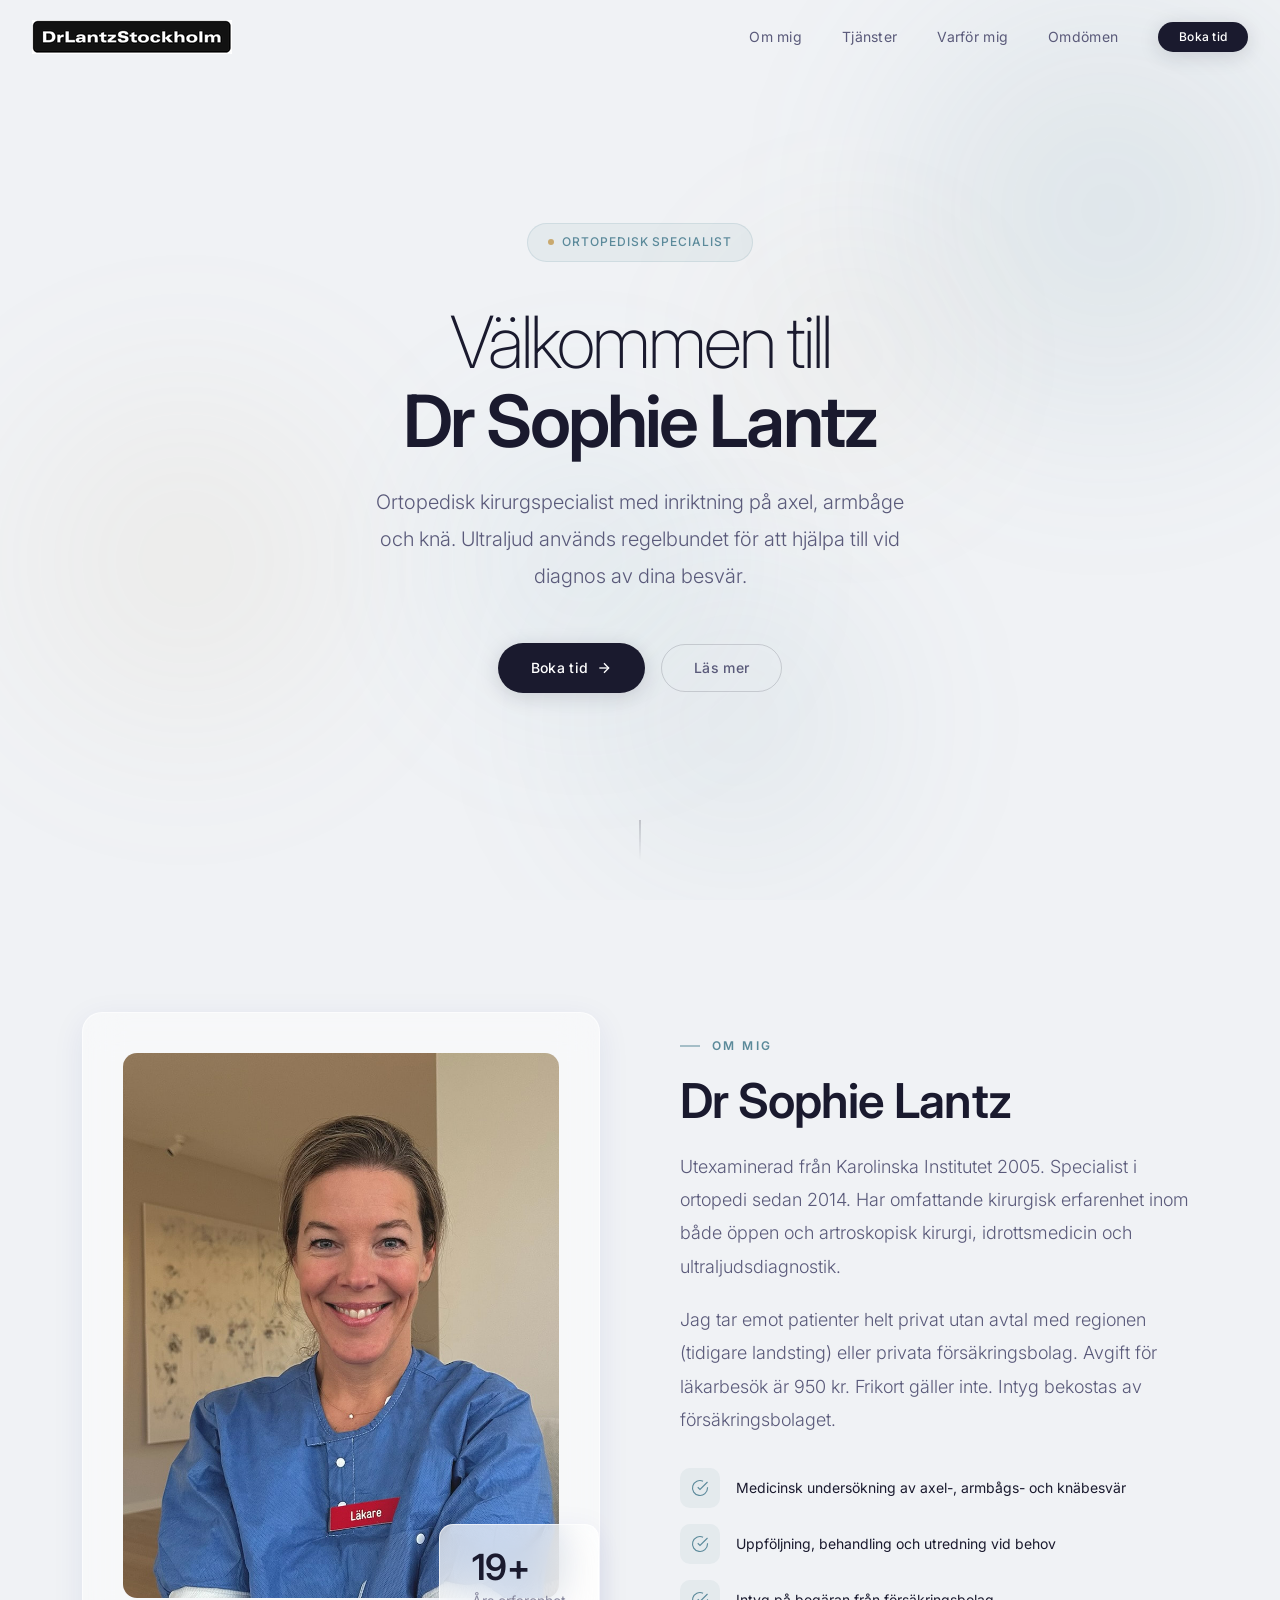
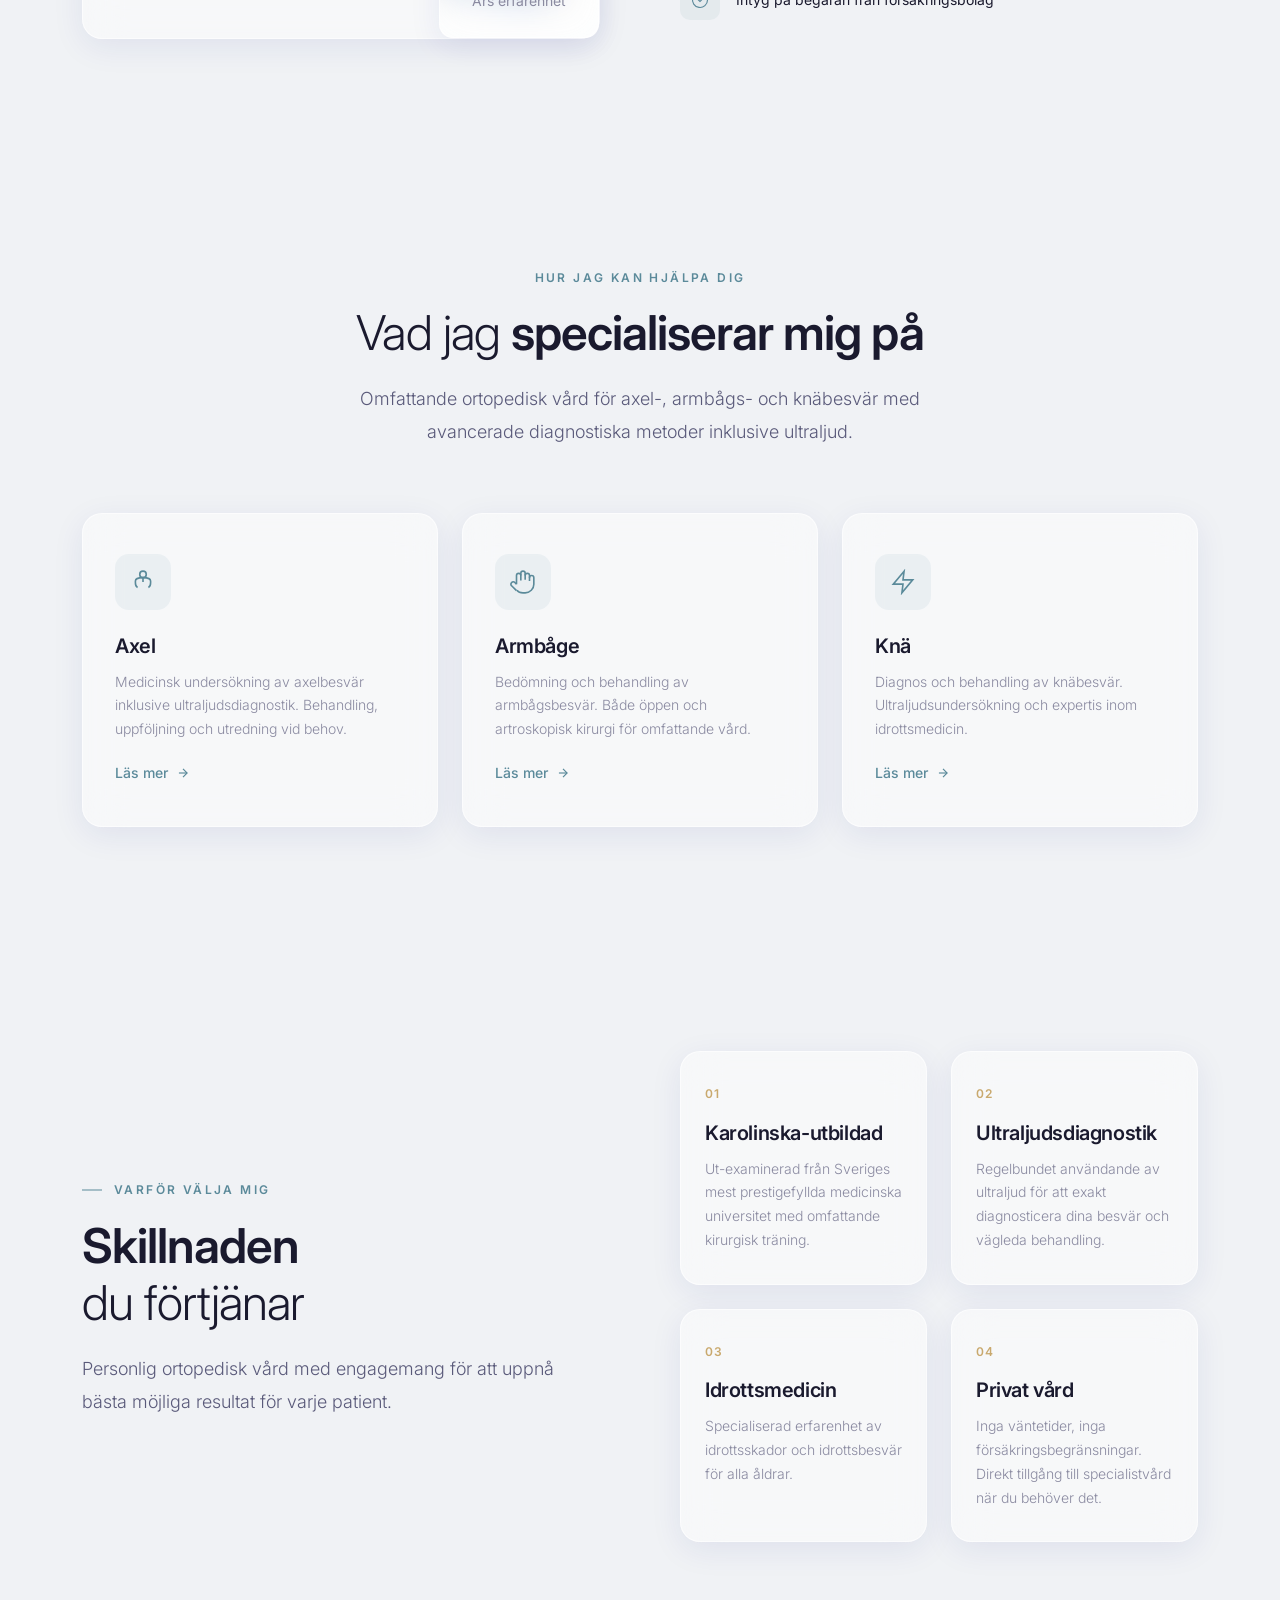
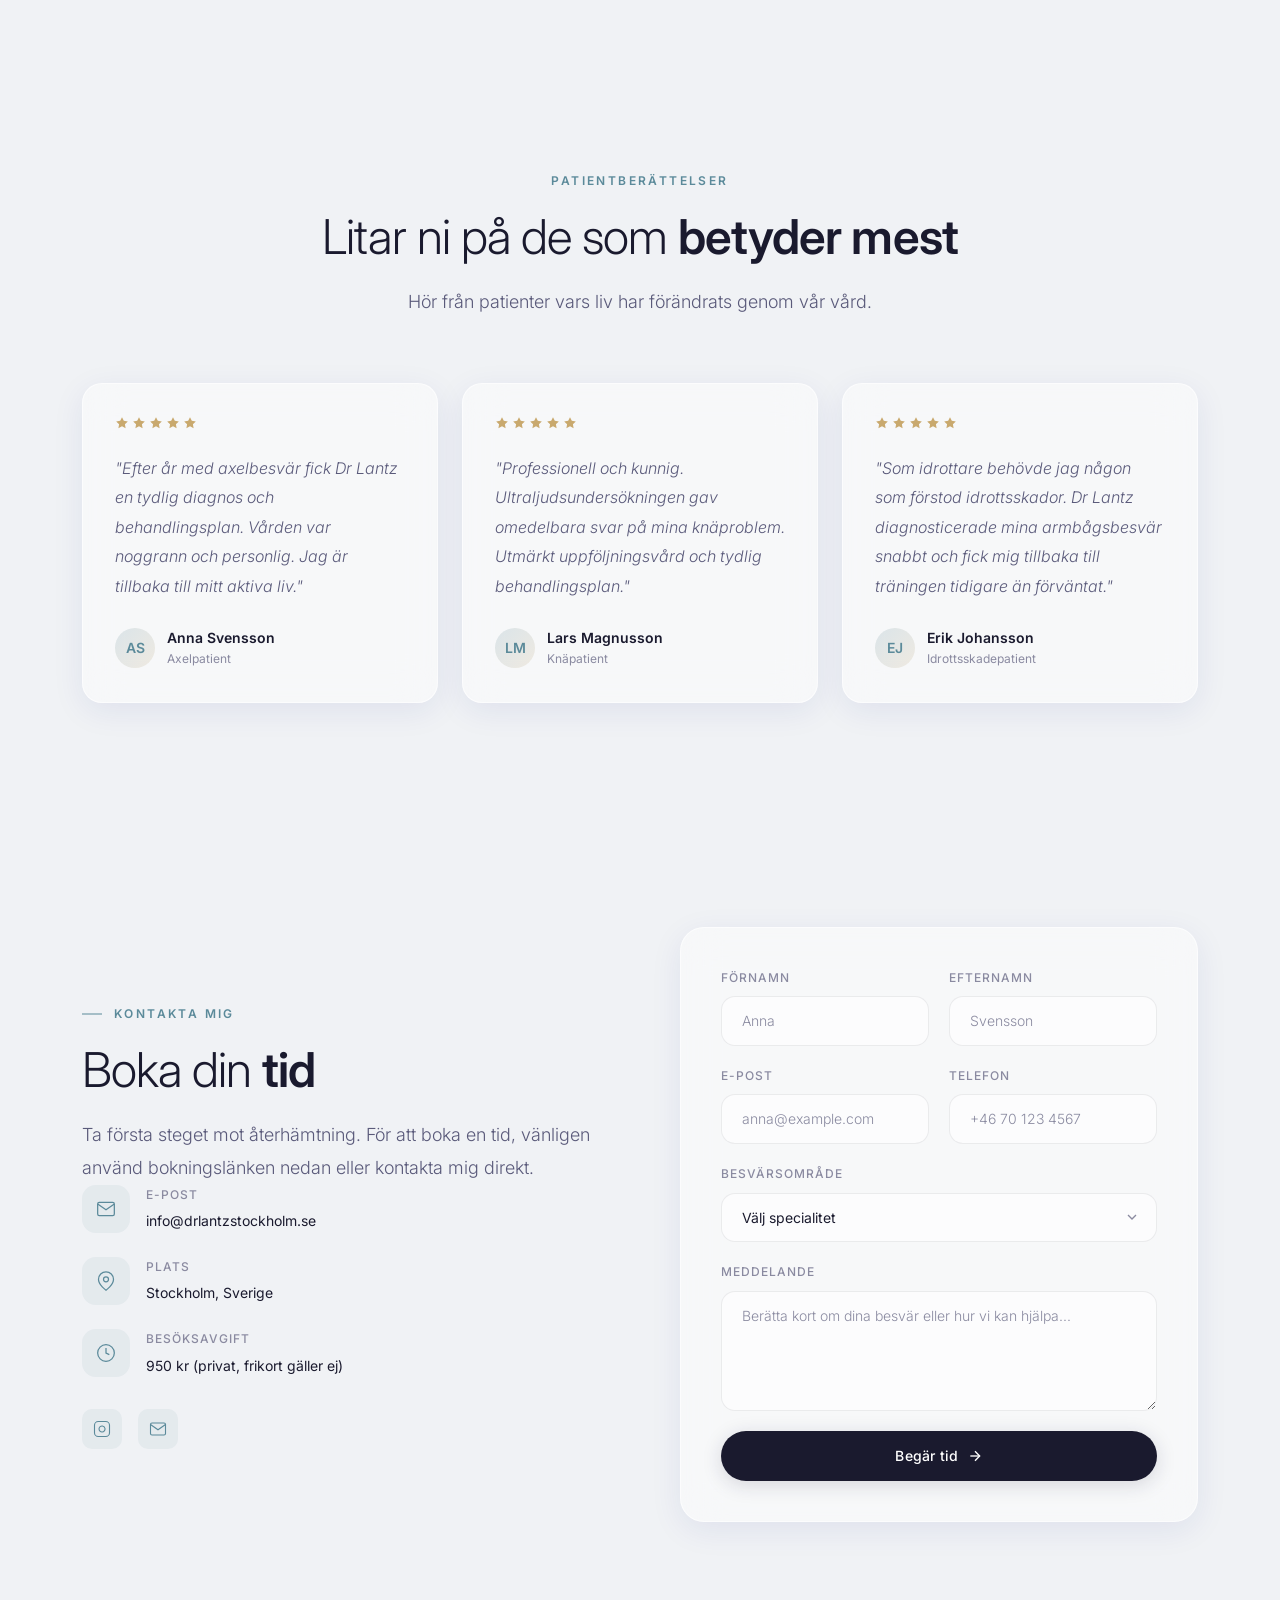
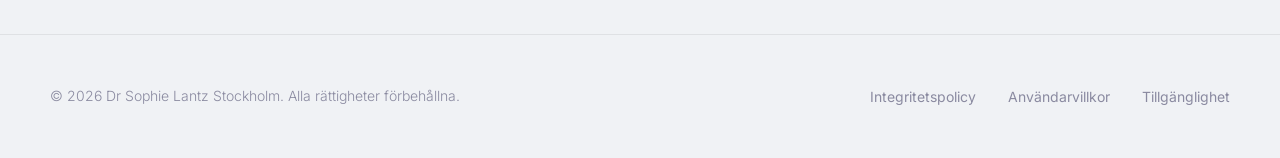
==== commit 74217a7e: "Add Tjänster (Services) subpage and supporting components New page tjanster.html assembled from the " ====
--- a/index.html
+++ b/index.html
@@ -171,7 +171,7 @@
             Medicinsk undersökning av axelbesvär inklusive ultraljudsdiagnostik.
             Behandling, uppföljning och utredning vid behov.
           </p>
-          <a href="#contact" class="card__link">
+          <a href="tjanster.html#axel" class="card__link">
             Läs mer
             <svg viewBox="0 0 24 24">
               <line x1="5" y1="12" x2="19" y2="12"></line>
@@ -196,7 +196,7 @@
             Bedömning och behandling av armbågsbesvär. Både öppen och artroskopisk kirurgi
             för omfattande vård.
           </p>
-          <a href="#contact" class="card__link">
+          <a href="tjanster.html#armbage" class="card__link">
             Läs mer
             <svg viewBox="0 0 24 24">
               <line x1="5" y1="12" x2="19" y2="12"></line>
@@ -217,7 +217,7 @@
             Diagnos och behandling av knäbesvär. Ultraljudsundersökning
             och expertis inom idrottsmedicin.
           </p>
-          <a href="#contact" class="card__link">
+          <a href="tjanster.html#kna" class="card__link">
             Läs mer
             <svg viewBox="0 0 24 24">
               <line x1="5" y1="12" x2="19" y2="12"></line>
--- a/style.css
+++ b/style.css
@@ -777,6 +777,8 @@
 }
 .nav-link:hover { color: var(--foreground); }
 .nav-link:hover::after { width: 100%; }
+.nav-link--active { color: var(--foreground); }
+.nav-link--active::after { width: 100%; }
 
 /* Hamburger toggle */
 .nav-toggle {
@@ -837,6 +839,8 @@
   padding: var(--space-28) var(--space-8) var(--space-24);
 }
 .hero__content { max-width: var(--content-width-narrow); }
+/* Compact hero for interior/sub pages — clears the fixed header */
+.hero--compact { min-height: auto; padding-block: calc(var(--header-height) + var(--space-20)) var(--space-16); }
 .hero__title {
   font-size: var(--text-hero);
   font-weight: var(--font-thin);
@@ -1066,6 +1070,106 @@
   transition: var(--transition-fast);
 }
 .footer-link:hover { color: var(--foreground); }
+
+/* --- Showcase panel (large gradient icon panel) ----------------------- */
+.showcase-panel {
+  display: flex;
+  align-items: center;
+  justify-content: center;
+  min-height: 320px;
+  padding: var(--space-10);
+  border-radius: var(--radius-xl);
+  border: 1px solid var(--glass-border);
+  background: linear-gradient(135deg, rgba(91, 138, 154, 0.15), rgba(201, 169, 110, 0.12));
+}
+.showcase-panel__icon {
+  display: inline-flex;
+  align-items: center;
+  justify-content: center;
+  width: 120px;
+  height: 120px;
+  border-radius: var(--radius-full);
+  background: var(--card-solid);
+  -webkit-backdrop-filter: blur(var(--glass-blur));
+  backdrop-filter: blur(var(--glass-blur));
+  box-shadow: var(--shadow-md);
+}
+.showcase-panel__icon svg { width: 52px; height: 52px; stroke: var(--accent); fill: none; stroke-width: 1.25; }
+
+/* --- Steps (process timeline) ----------------------------------------- */
+.steps {
+  display: grid;
+  grid-template-columns: repeat(4, 1fr);
+  gap: var(--space-8);
+}
+.step { position: relative; }
+.step__num {
+  display: inline-flex;
+  align-items: center;
+  justify-content: center;
+  width: 48px;
+  height: 48px;
+  border-radius: var(--radius-full);
+  background: var(--accent-soft);
+  color: var(--accent);
+  font-size: var(--text-lg);
+  font-weight: var(--font-semibold);
+  margin-bottom: var(--space-5);
+}
+.step__title {
+  font-size: var(--text-lg);
+  font-weight: var(--font-semibold);
+  color: var(--foreground);
+  margin-bottom: var(--space-2);
+}
+.step__text {
+  font-size: var(--text-sm);
+  font-weight: var(--font-light);
+  line-height: var(--leading-relaxed);
+  color: var(--subtle-foreground);
+}
+
+/* --- Accordion (FAQ) -------------------------------------------------- */
+.accordion {
+  margin-bottom: var(--space-4);
+  border: 1px solid var(--border);
+  border-radius: var(--radius-md);
+  background: var(--card);
+  -webkit-backdrop-filter: blur(var(--glass-blur));
+  backdrop-filter: blur(var(--glass-blur));
+  overflow: hidden;
+}
+.accordion__summary {
+  display: flex;
+  align-items: center;
+  justify-content: space-between;
+  gap: var(--space-4);
+  padding: var(--space-5) var(--space-6);
+  font-size: var(--text-base);
+  font-weight: var(--font-medium);
+  color: var(--foreground);
+  cursor: pointer;
+  list-style: none;
+}
+.accordion__summary::-webkit-details-marker { display: none; }
+.accordion__summary::after {
+  content: "";
+  flex-shrink: 0;
+  width: 9px;
+  height: 9px;
+  border-right: 1.5px solid var(--accent);
+  border-bottom: 1.5px solid var(--accent);
+  transform: rotate(45deg);
+  transition: transform 0.3s ease;
+}
+.accordion[open] .accordion__summary::after { transform: rotate(-135deg); }
+.accordion__body {
+  padding: 0 var(--space-6) var(--space-5);
+  font-size: var(--text-sm);
+  font-weight: var(--font-light);
+  line-height: var(--leading-loose);
+  color: var(--muted-foreground);
+}
 
 /* ==========================================================================
    6. MOTION & JAVASCRIPT INTERACTION HOOKS
@@ -1263,6 +1367,7 @@
 /* Component responsiveness (max-width — collapse layouts on small screens) */
 @media (max-width: 1024px) {
   .grid-3 { grid-template-columns: repeat(2, 1fr); }
+  .steps { grid-template-columns: repeat(2, 1fr); gap: var(--space-6); }
   .split { grid-template-columns: 1fr; gap: var(--space-12); }
 }
 
@@ -1271,6 +1376,7 @@
   .nav-toggle { display: flex; }
   .grid-2,
   .grid-3 { grid-template-columns: 1fr; max-width: 420px; margin-inline: auto; }
+  .steps { grid-template-columns: 1fr; max-width: 420px; margin-inline: auto; }
   .field-row { grid-template-columns: 1fr; }
   .section { padding-block: var(--space-20); }
   .container { padding-inline: var(--space-5); }
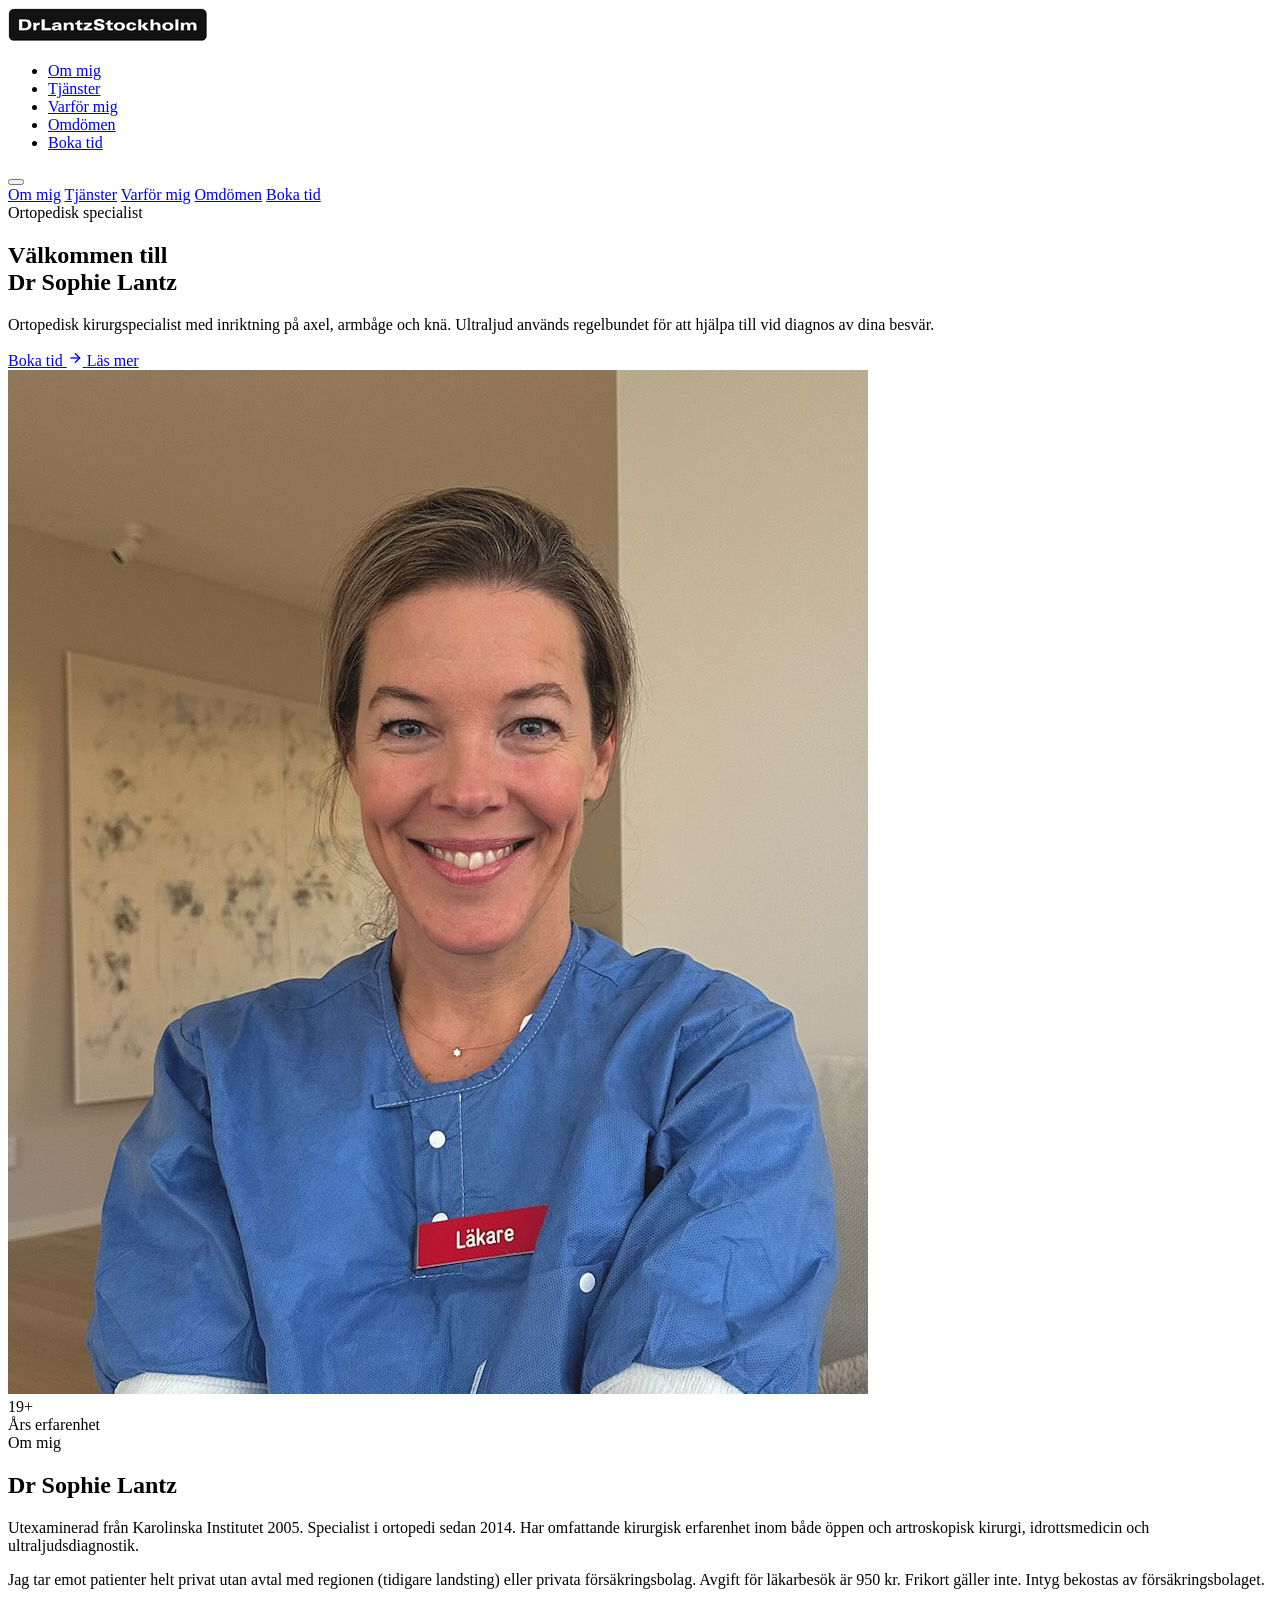
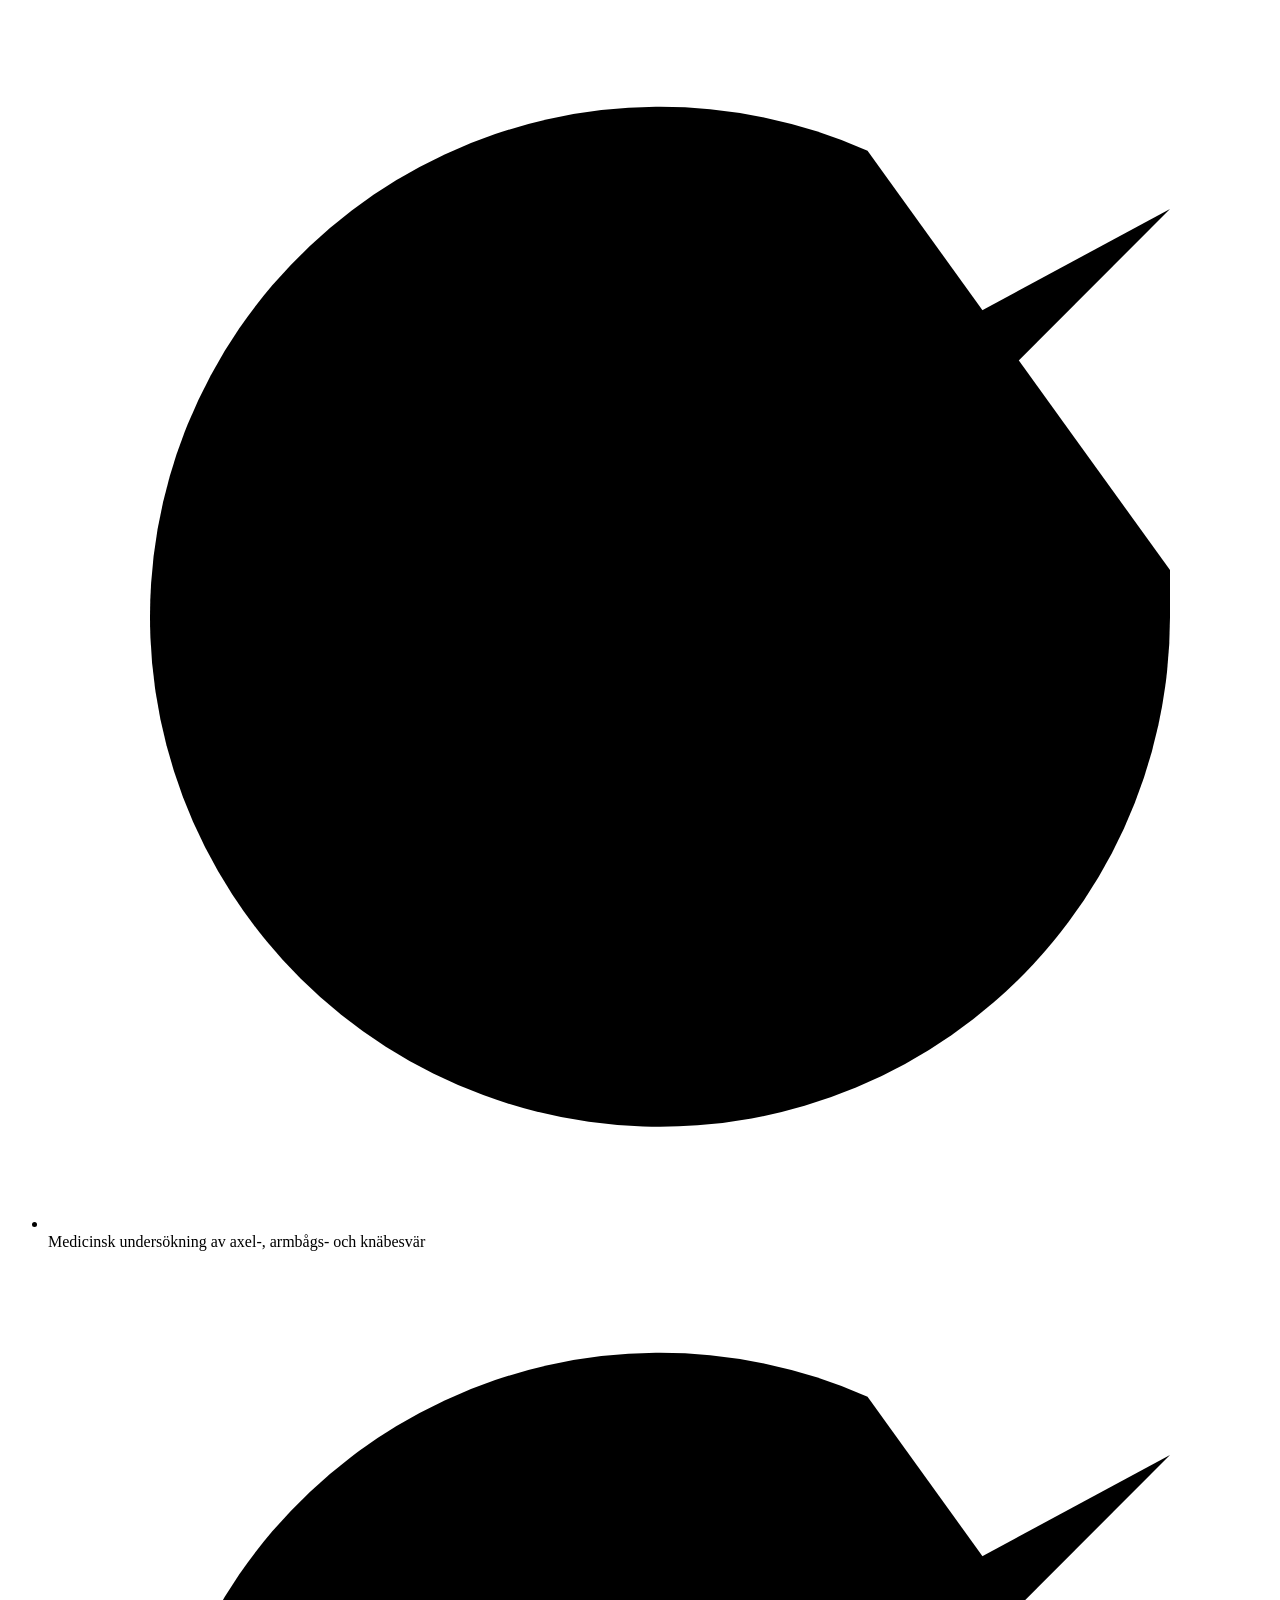
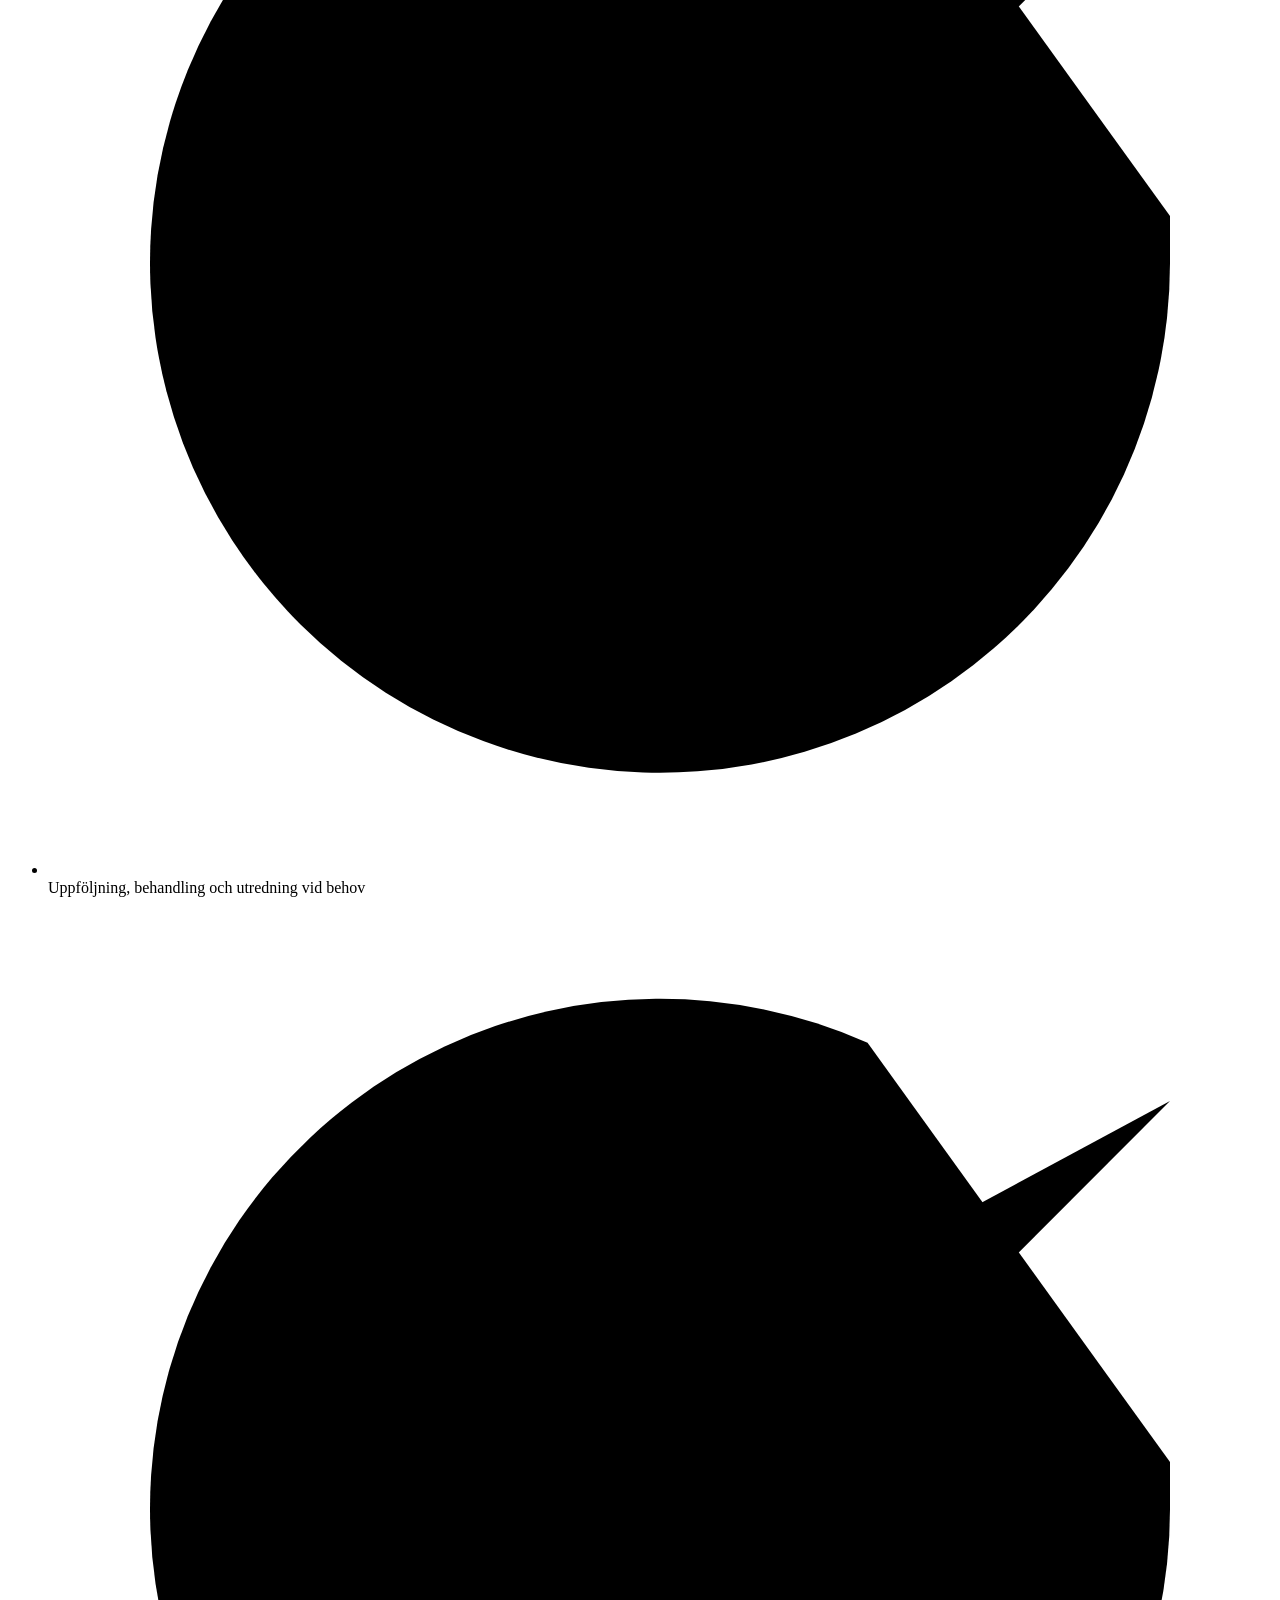
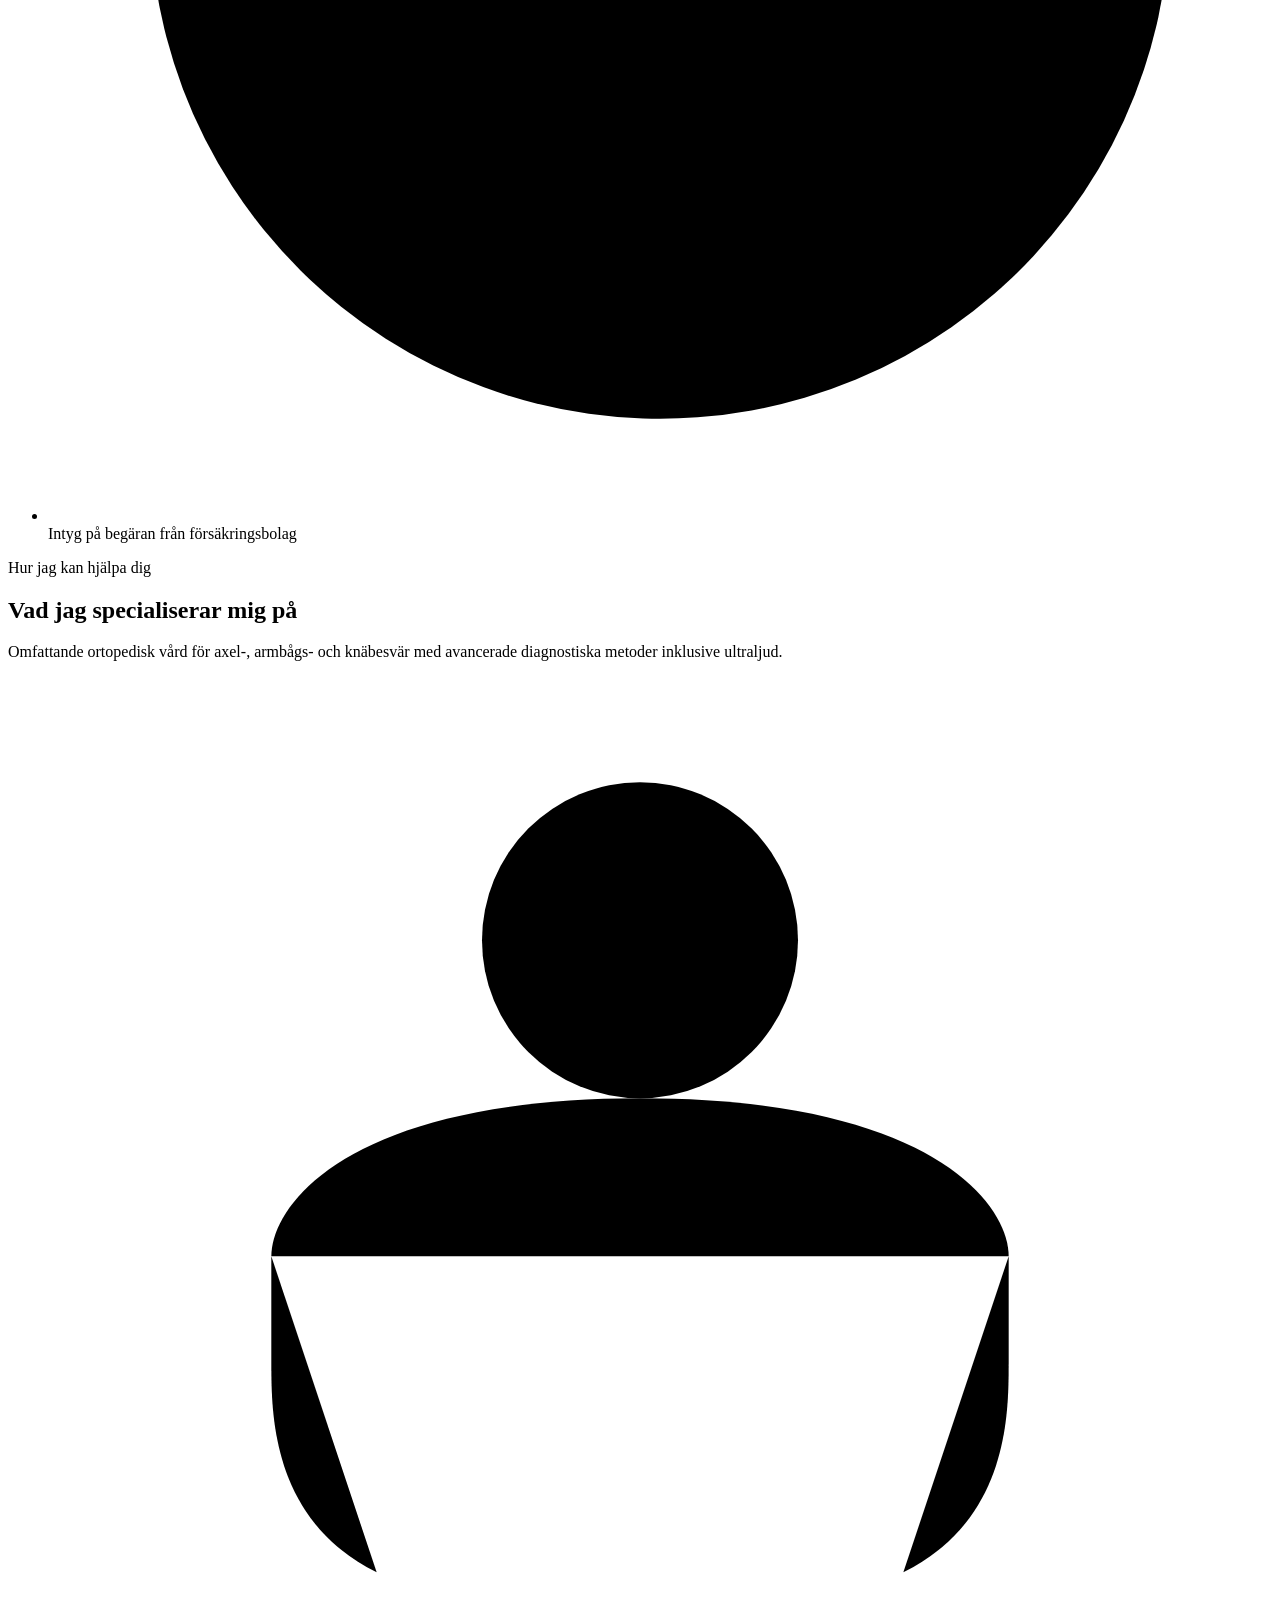
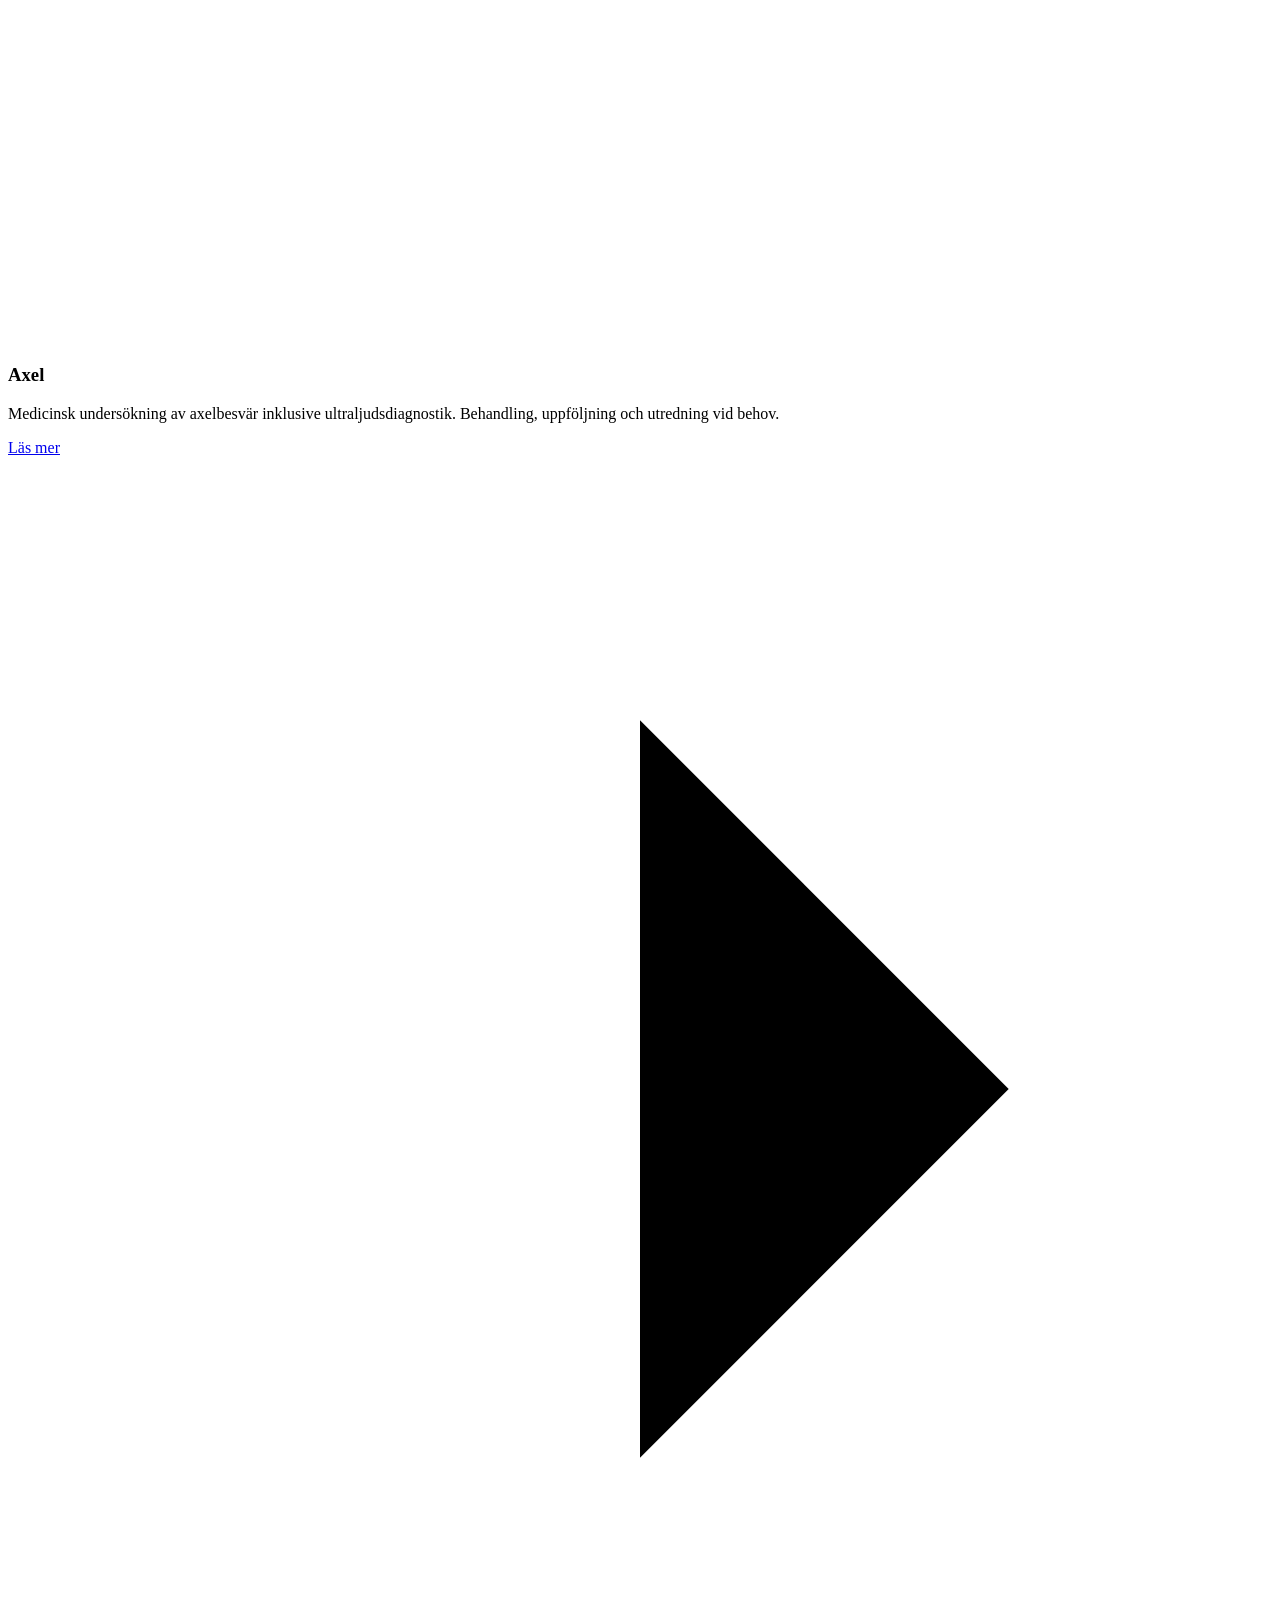
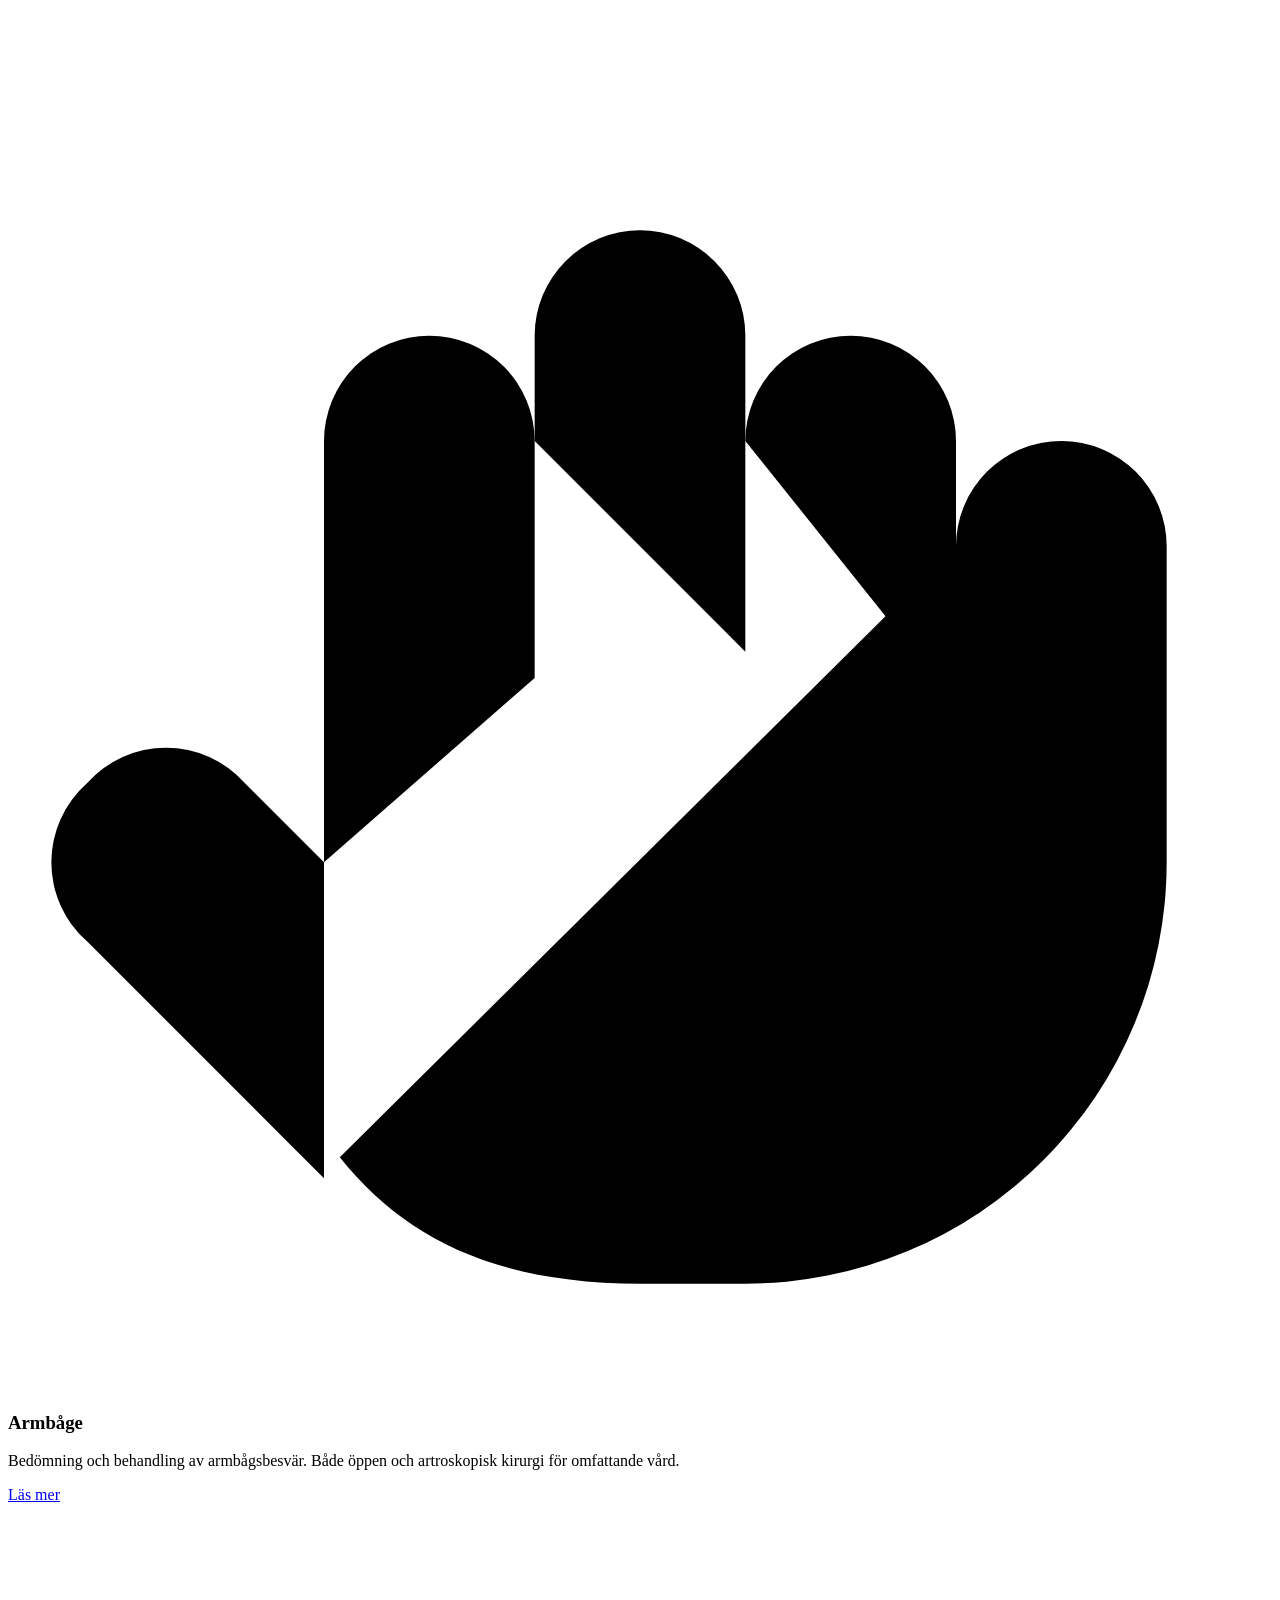
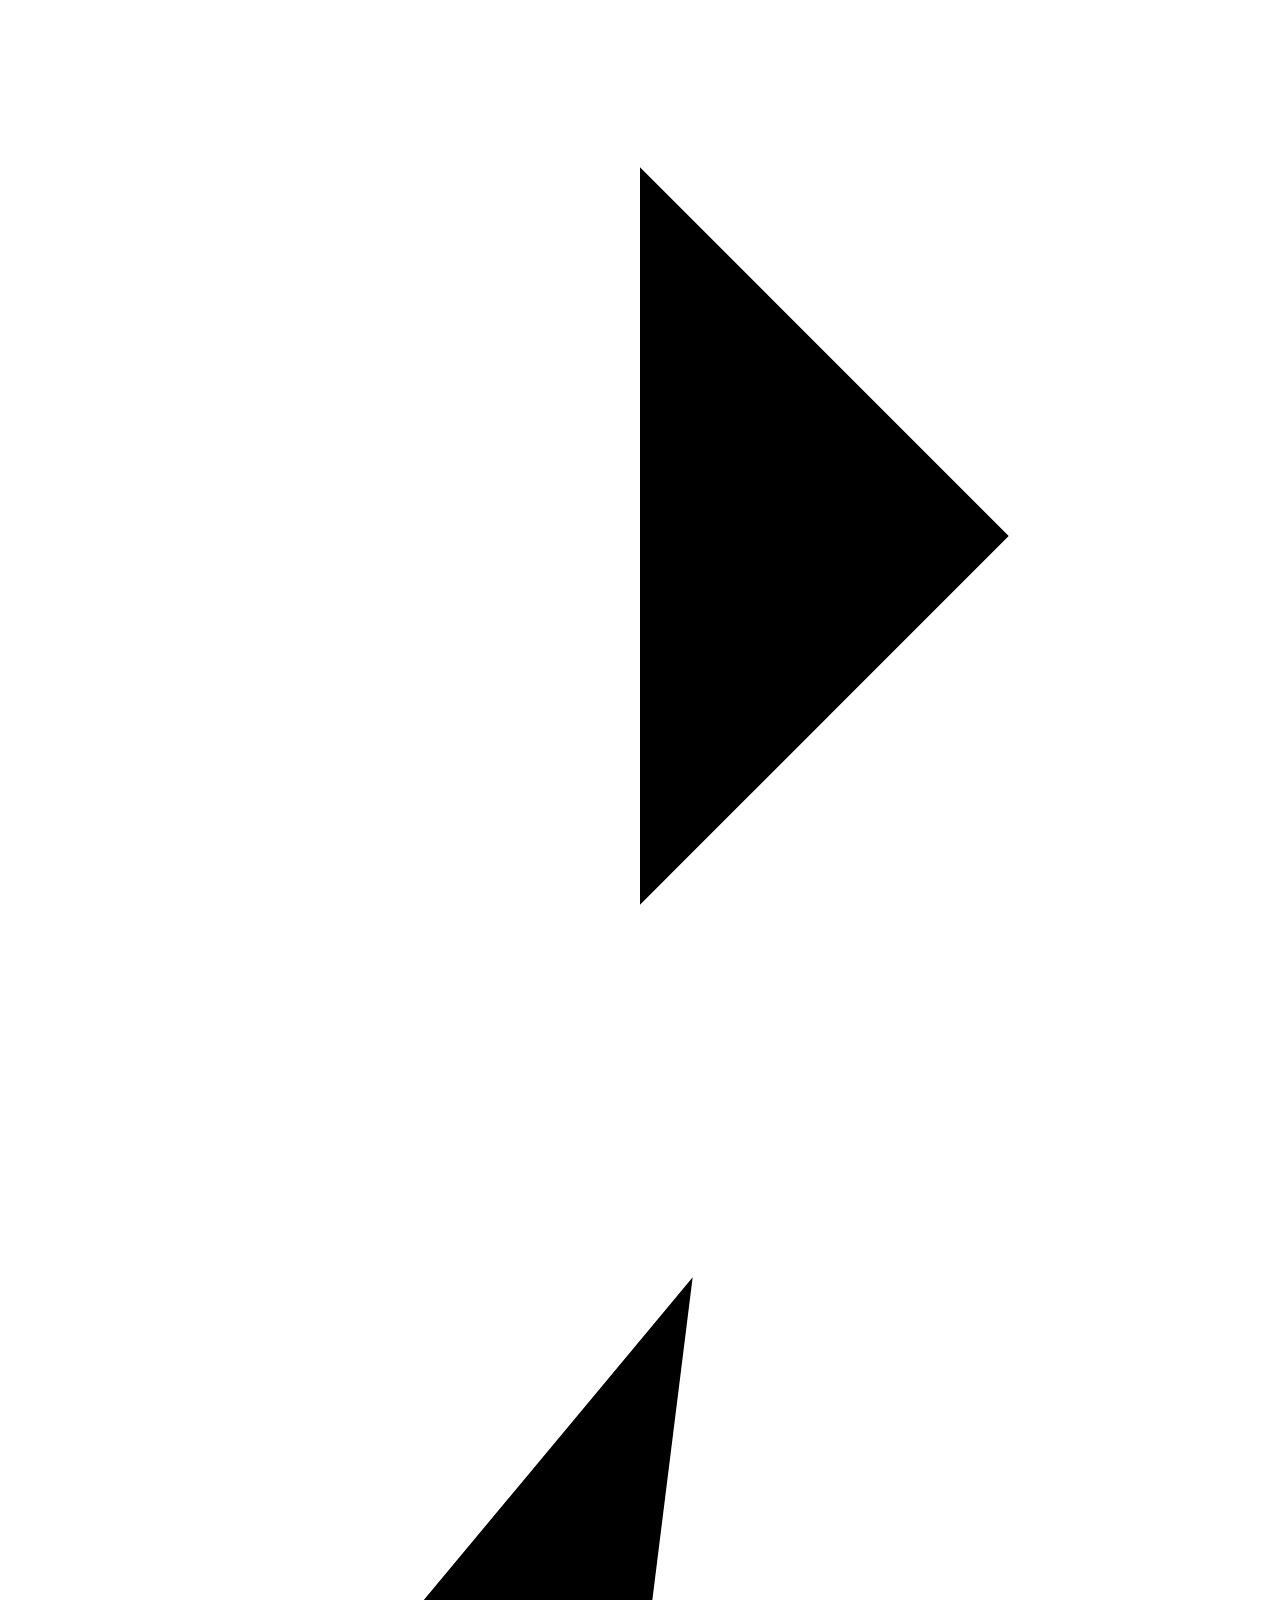
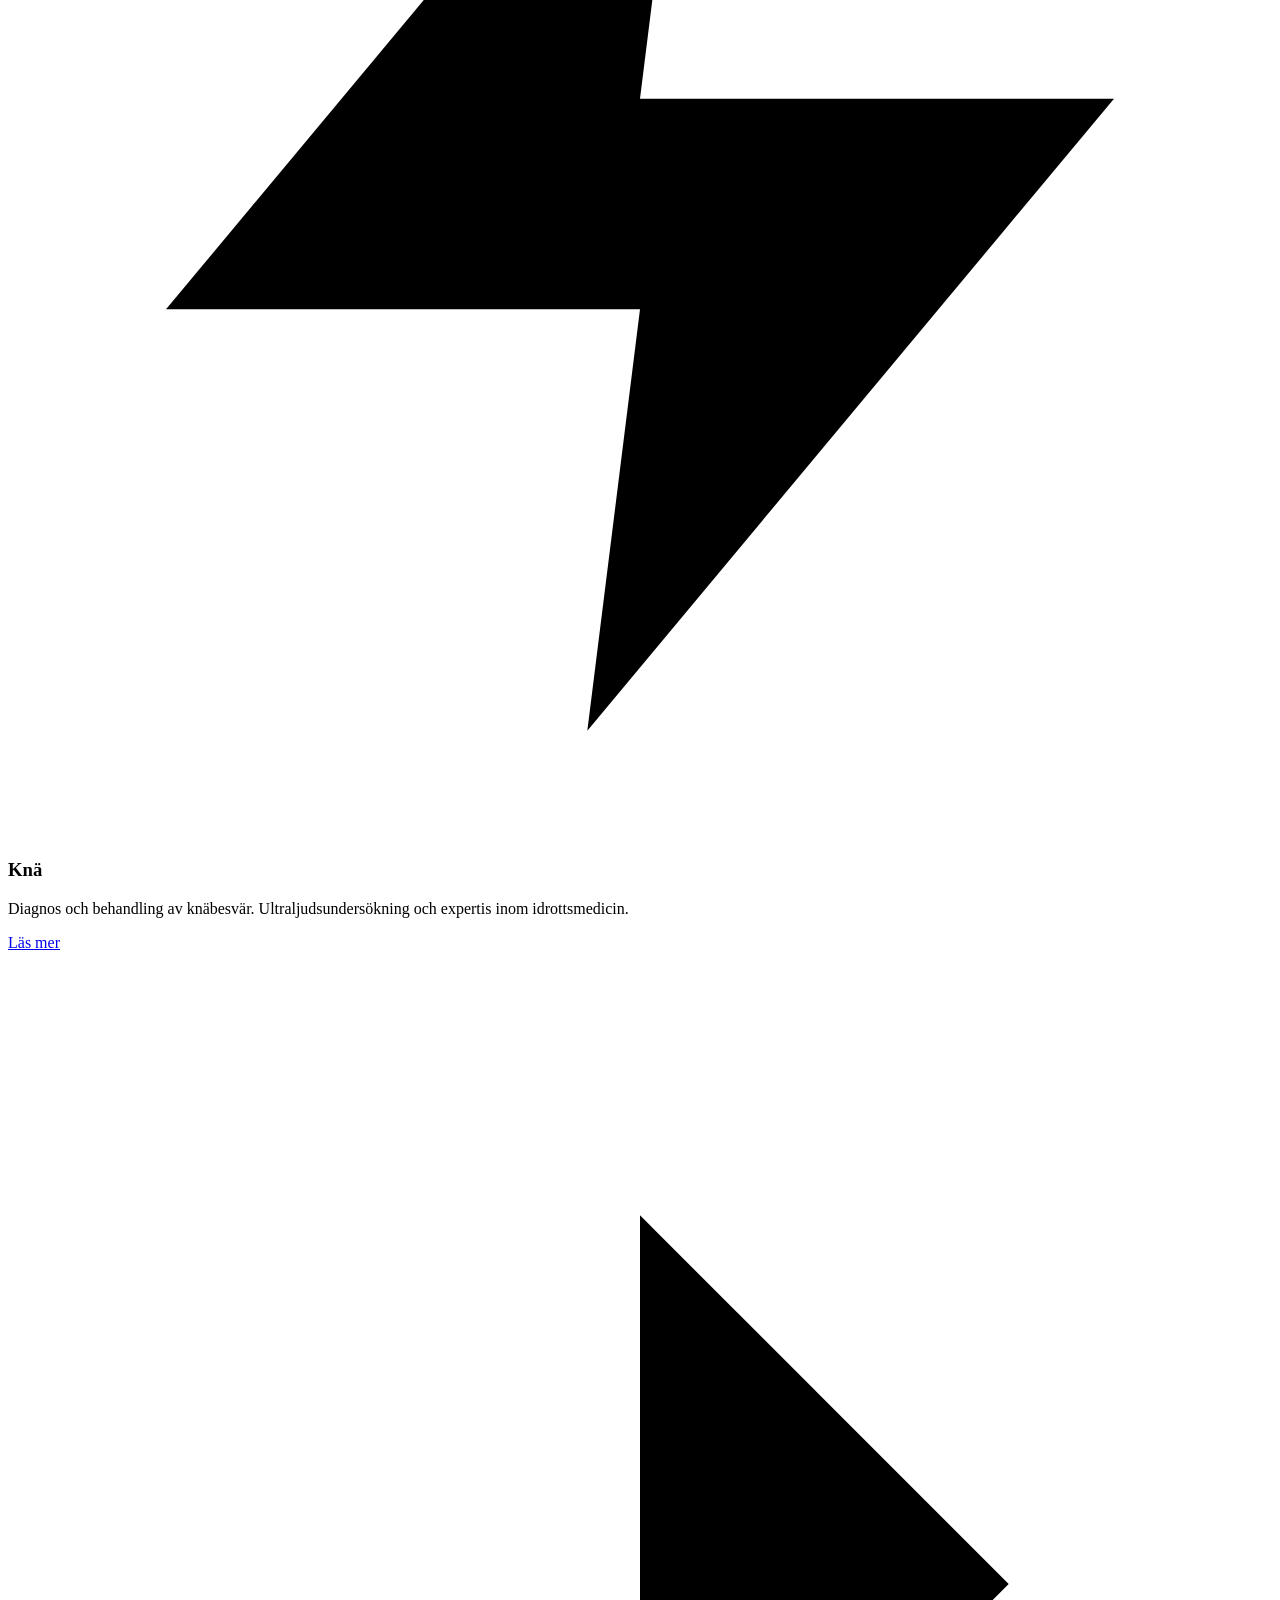
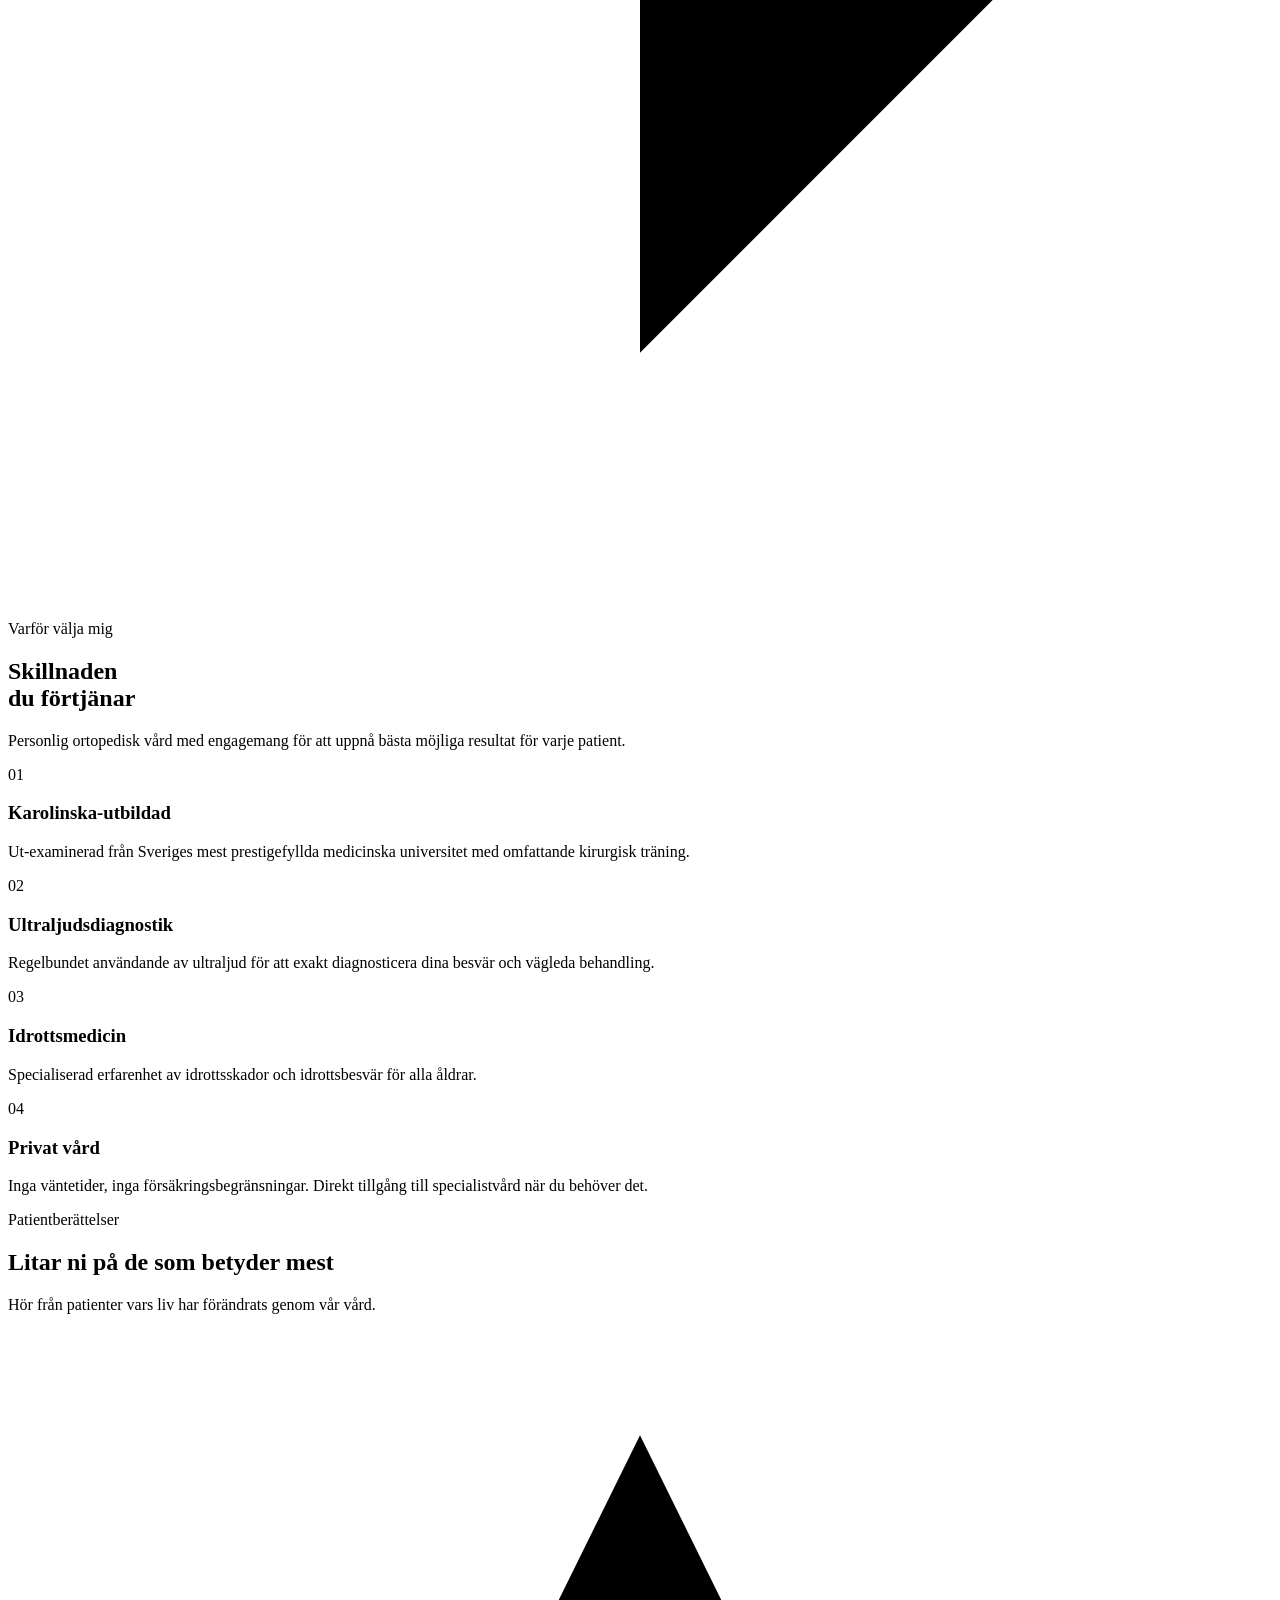
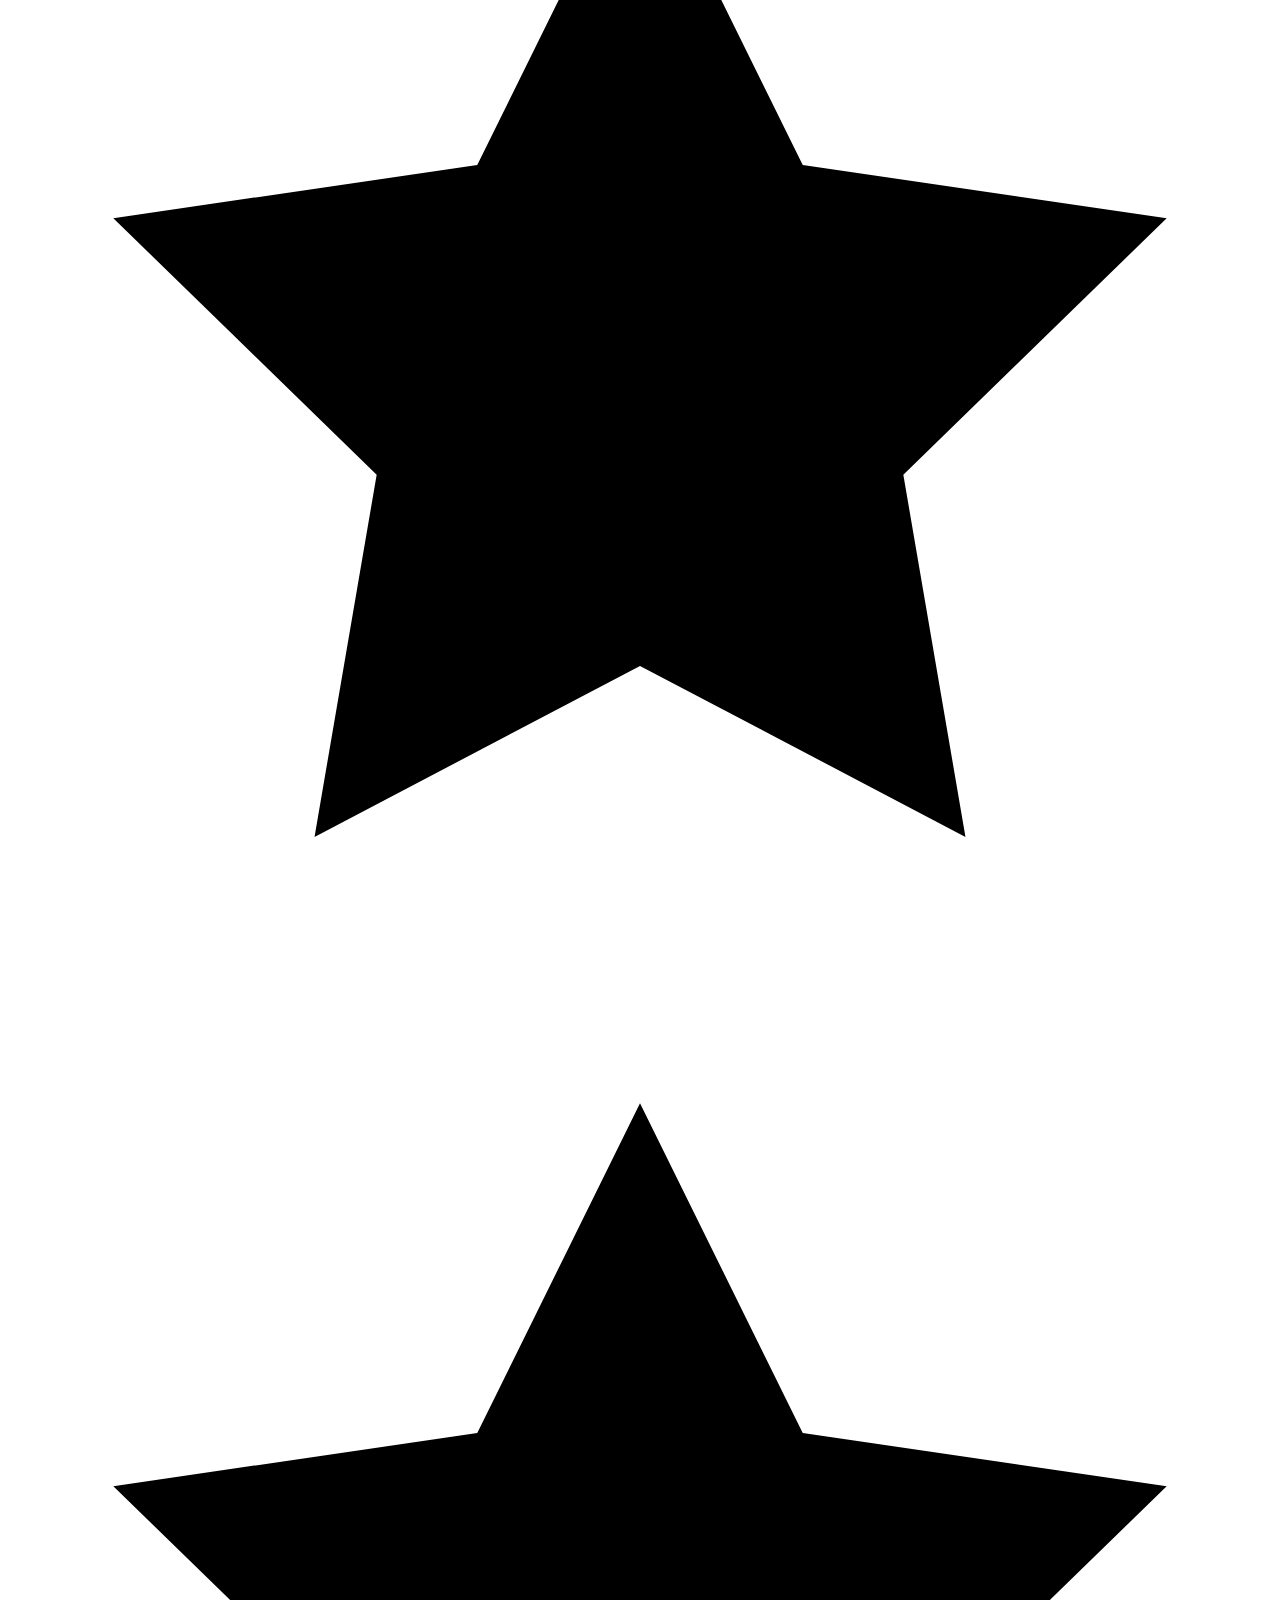
==== commit 4500934e: "Publish: prefix root-relative paths with /klar-clinic-ds for GitHub Pages" ====
--- a/index.html
+++ b/index.html
@@ -1,10 +1,8 @@
-<!DOCTYPE html>
-<html lang="sv">
-<head>
+<!DOCTYPE html><html lang="sv"><head>
   <meta charset="UTF-8">
   <meta name="viewport" content="width=device-width, initial-scale=1.0">
   <title>Dr Sophie Lantz Stockholm — Ortopedisk specialist</title>
-  <link rel="stylesheet" href="/style.css">
+  <link rel="stylesheet" href="/klar-clinic-ds/style.css">
 </head>
 <body>
 
@@ -608,5 +606,6 @@
   </script>
 
 
-</body>
-</html>
+
+
+</body></html>
